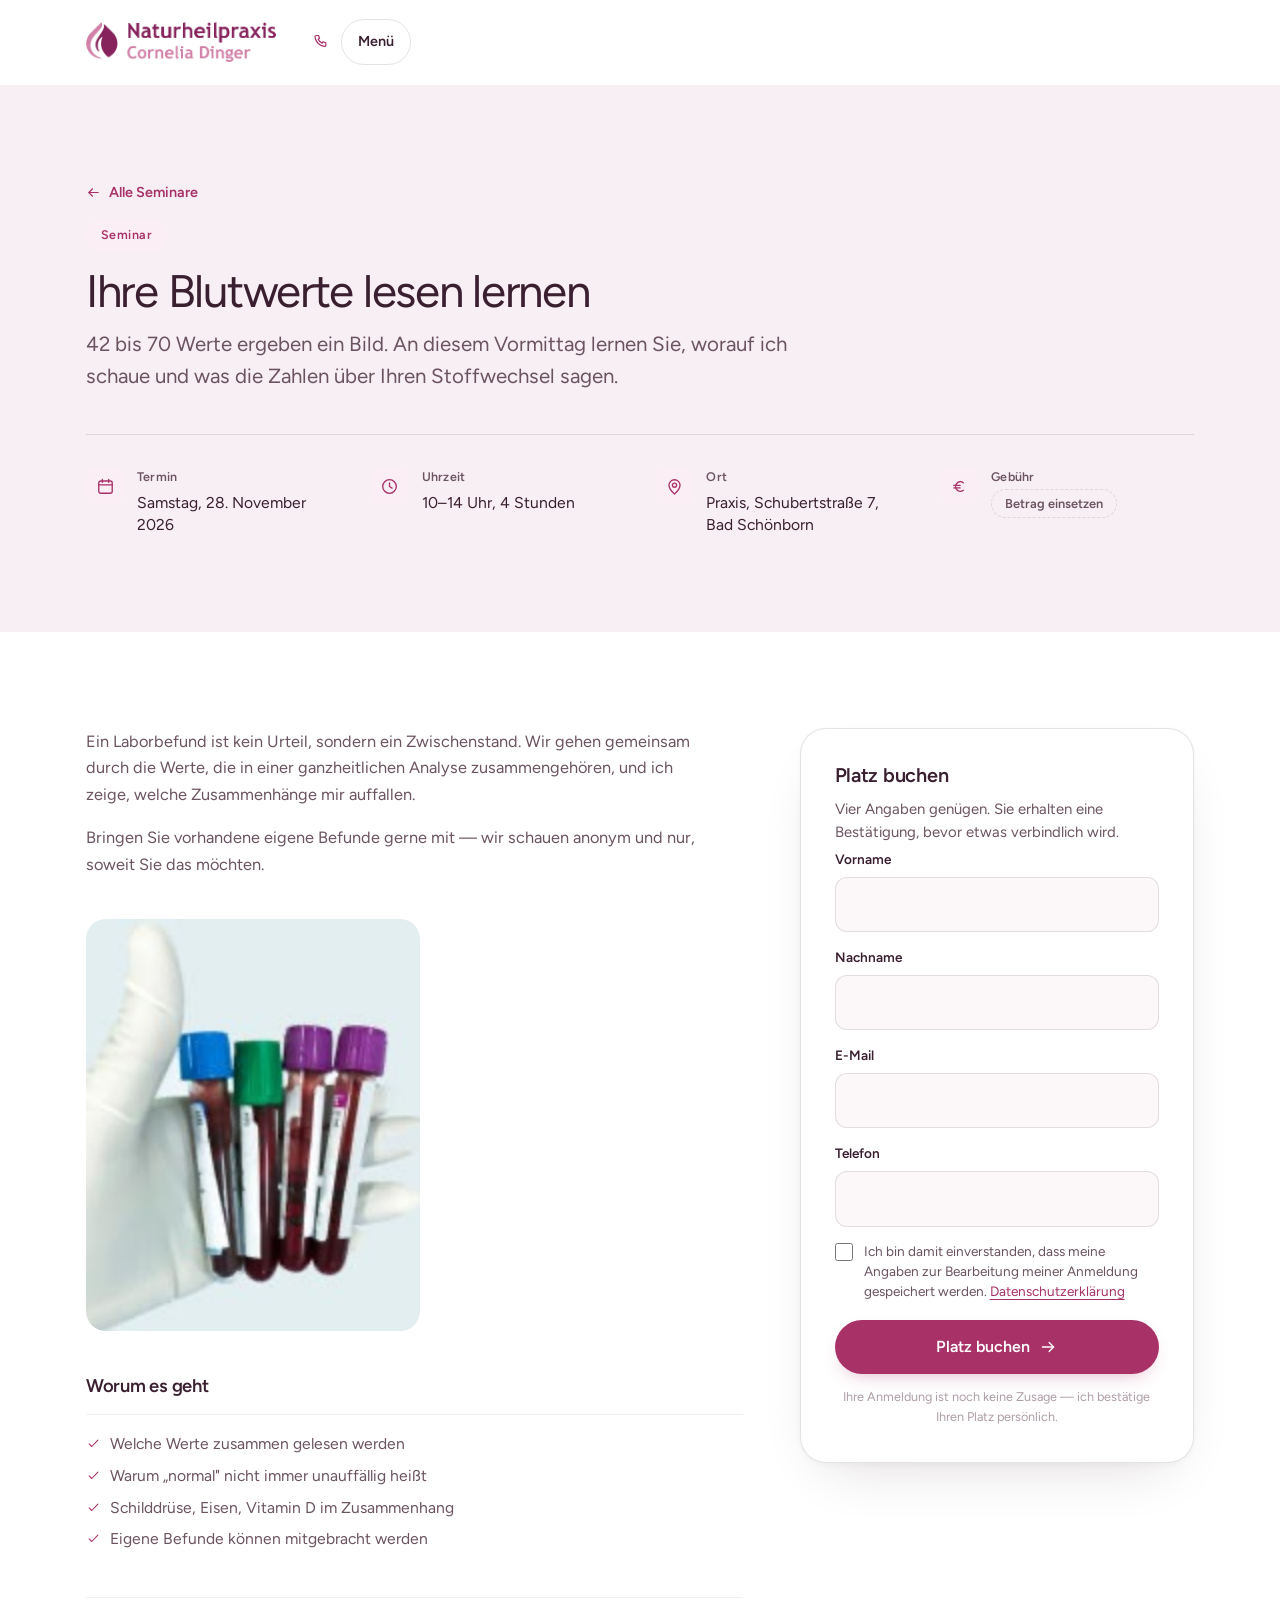
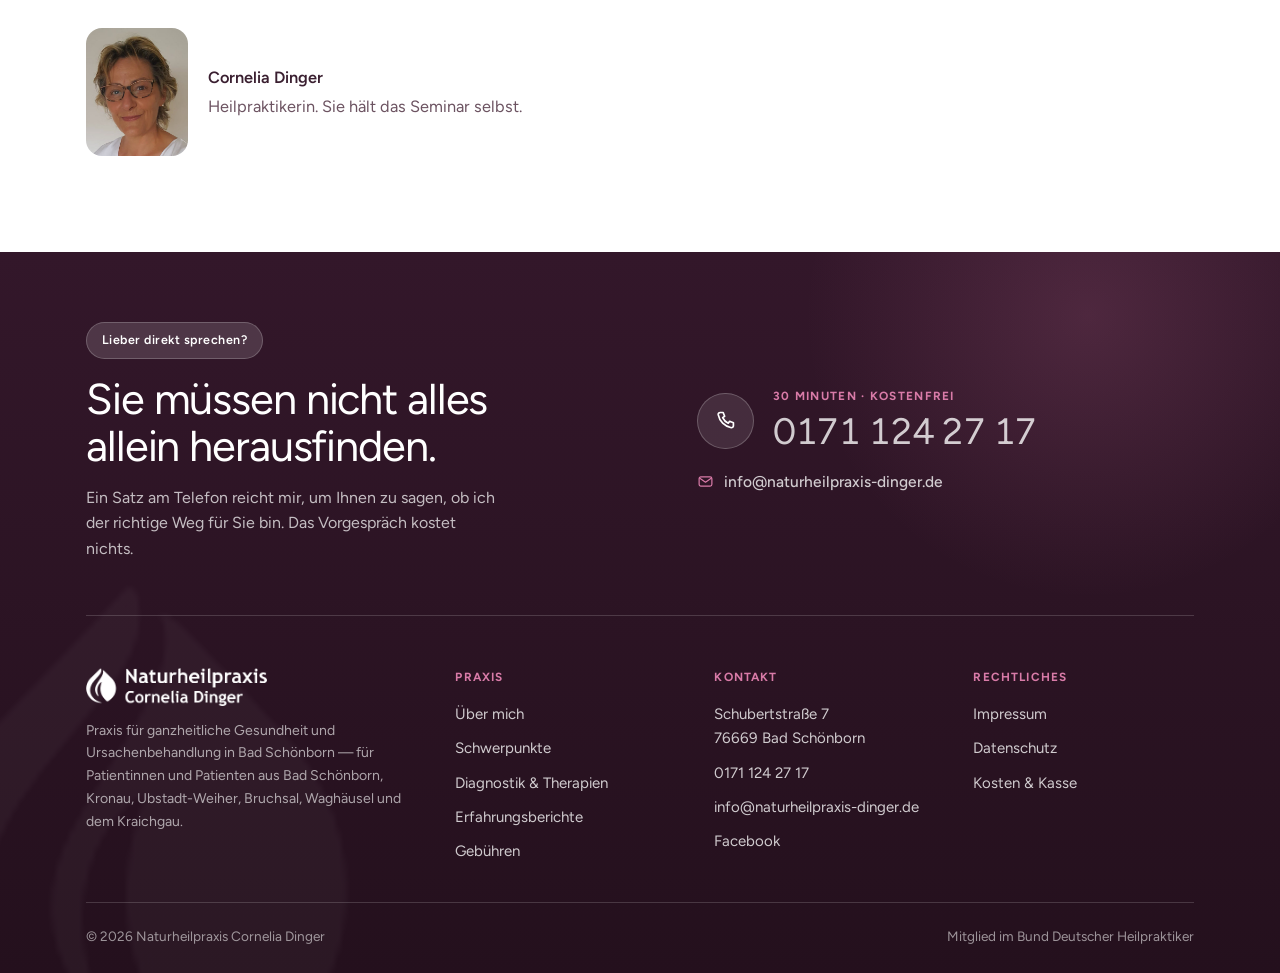
==== seminar-blutwerte.htm @ a00037e8 "Seminars: hero on the index, stacked name fields, sticky booking form - seminare.htm opens like the " ====
<!doctype html>
<html lang="de">
<meta charset="utf-8">

<title>Blutwerte lesen lernen | Naturheilpraxis Cornelia Dinger</title>

<!-- Figtree is self-hosted. The Google Fonts CDN transmits the visitor's IP to
     Google on every page view, which LG München I (3 O 17493/20, 20 Jan 2022)
     held to be a GDPR violation without consent — not a risk worth carrying on
     a German practice site. Files are the same variable woff2 Google serves,
     under the SIL Open Font License; see assets/fonts/OFL.txt.
     crossorigin is required on a font preload even same-origin, because fonts
     are always fetched in CORS mode. -->
<link rel="preload" href="assets/fonts/figtree-latin.woff2" as="font" type="font/woff2" crossorigin>

<link rel="stylesheet" href="site.css">
<svg width="0" height="0" style="position:absolute" aria-hidden="true" focusable="false">
  <symbol id="i-check" viewBox="0 0 24 24"><path d="m5 12.6 4.2 4.2L19 6.6"/></symbol>
  <symbol id="i-phone" viewBox="0 0 24 24"><path d="M6.2 3.5h3l1.5 3.8-2 1.4a11.3 11.3 0 0 0 5.6 5.6l1.4-2 3.8 1.5v3a2 2 0 0 1-2.2 2A16.5 16.5 0 0 1 4.2 5.7a2 2 0 0 1 2-2.2Z"/></symbol>
  <symbol id="i-mail" viewBox="0 0 24 24"><rect x="3" y="5.5" width="18" height="13" rx="2.5"/><path d="m4 7.5 8 5.5 8-5.5"/></symbol>
  <symbol id="i-clock" viewBox="0 0 24 24"><circle cx="12" cy="12" r="8.6"/><path d="M12 7.4V12l3.2 2"/></symbol>
  <symbol id="i-pin" viewBox="0 0 24 24"><path d="M12 21.5s7-6.1 7-11a7 7 0 1 0-14 0c0 4.9 7 11 7 11Z"/><circle cx="12" cy="10.3" r="2.6"/></symbol>
  <symbol id="i-calendar" viewBox="0 0 24 24"><rect x="3.5" y="5" width="17" height="15.5" rx="2.5"/><path d="M3.5 10h17M8 3.2v3.4M16 3.2v3.4"/></symbol>
  <symbol id="i-euro" viewBox="0 0 24 24"><path d="M16.8 7.3a6 6 0 1 0 0 9.4"/><path d="M4.8 10.6h8M4.8 13.8h8"/></symbol>
  <symbol id="i-portrait" viewBox="0 0 24 24"><rect x="3.5" y="3.5" width="17" height="17" rx="3"/><circle cx="12" cy="10" r="2.9"/><path d="M6.6 19.2a5.6 5.6 0 0 1 10.8 0"/></symbol>
  <symbol id="i-arrow" viewBox="0 0 24 24"><path d="M4.5 12h15"/><path d="m13.5 6 6 6-6 6"/></symbol>
  <symbol id="i-lab" viewBox="0 0 24 24"><path d="M9 3h6M10 3v6.4L5.7 17a2.3 2.3 0 0 0 2 3.4h8.6a2.3 2.3 0 0 0 2-3.4L14 9.4V3"/><path d="M7.6 14.4h8.8"/></symbol>
  <symbol id="i-heart" viewBox="0 0 24 24"><path d="M12 20.4S3.8 15.4 3.8 9.9A4.6 4.6 0 0 1 12 7a4.6 4.6 0 0 1 8.2 2.9c0 5.5-8.2 10.5-8.2 10.5Z"/></symbol>
  <symbol id="i-arrow-ne" viewBox="0 0 24 24"><path d="M7 17 17 7"/><path d="M8.5 7H17v8.5"/></symbol>
  <symbol id="i-child" viewBox="0 0 24 24"><circle cx="12" cy="7" r="3.2"/><path d="M6.6 20.6c0-3.6 2.4-6.3 5.4-6.3s5.4 2.7 5.4 6.3"/></symbol>
  <symbol id="i-leaf" viewBox="0 0 24 24"><path d="M20 4c0 8.4-4.6 13.1-11 13.1-1.6 0-3-.3-4.2-.9C4.8 9.8 9.6 4.6 20 4Z"/><path d="M5 20c1.6-4.4 4.4-7.6 8.6-9.7"/></symbol>
  <symbol id="i-scale" viewBox="0 0 24 24"><circle cx="12" cy="12" r="8.6"/><path d="M12 12 8.6 8.2"/><path d="M12 3.4v1.6M20.6 12H19M12 20.6V19M3.4 12H5"/></symbol>
  <symbol id="i-droplet" viewBox="0 0 24 24"><path d="M12 2.6s6.6 7 6.6 11.6a6.6 6.6 0 0 1-13.2 0C5.4 9.6 12 2.6 12 2.6Z"/></symbol>
  <symbol id="i-shield" viewBox="0 0 24 24"><path d="M12 3l7 2.6v5.6c0 4.4-2.9 8-7 9.8-4.1-1.8-7-5.4-7-9.8V5.6L12 3Z"/></symbol>
  <symbol id="i-badge" viewBox="0 0 24 24"><circle cx="12" cy="9.5" r="5.8"/><path d="M8.4 14.3 7 21l5-2.4L17 21l-1.4-6.7"/></symbol>
</svg>

<header class="bar" id="bar">
  <div class="wrap bar__in">
    <a class="brand" href="#top" aria-label="Naturheilpraxis Cornelia Dinger — Startseite">
      <img src="assets/clean/logo.png" alt="Naturheilpraxis Cornelia Dinger" width="404" height="85">
    </a>
    <nav class="nav" aria-label="Hauptnavigation">
      <a href="#schwerpunkte">Schwerpunkte</a>
      <a href="#ablauf">Ablauf</a>
      <a href="#praxis">Über mich</a>
      <a href="#stimmen">Erfahrungen</a>
      <a href="seminare.htm">Seminare</a>
      <a href="#kosten">Kosten</a>
      <a href="#kontakt">Kontakt</a>
    </nav>
    <div class="bar__cta">
      <a class="bar__tel" href="tel:+491711242717"><svg class="ico"><use href="#i-phone"/></svg><span>0171 124 27 17</span></a>
      <a class="btn btn--primary btn--sm" href="#kontakt">Vorgespräch anfragen</a>
      <button class="burger" id="burger" aria-expanded="false" aria-controls="sheet">Menü</button>
    </div>
  </div>
</header>

<div class="sheet" id="sheet">
  <a href="#schwerpunkte">Schwerpunkte</a>
  <a href="#ablauf">Ablauf</a>
  <a href="#praxis">Über mich</a>
  <a href="#stimmen">Erfahrungen</a><a href="seminare.htm">Seminare</a>
  <a href="#kosten">Kosten &amp; Kasse</a>
  <a href="#kontakt">Kontakt &amp; Anfahrt</a>
</div>

<main>
  <section class="section tint-2 semhead">
    <div class="wrap stack" style="gap:14px">
      <a class="semback" href="seminare.htm"><svg class="ico"><use href="#i-arrow"/></svg>Alle Seminare</a>
      <span class="eyebrow">Seminar</span>
      <h1>Ihre Blutwerte lesen lernen</h1>
      <p class="lede">42 bis 70 Werte ergeben ein Bild. An diesem Vormittag lernen Sie, worauf ich schaue und was die Zahlen über Ihren Stoffwechsel sagen.</p>
      <dl class="semfacts">
        <div><span class="semfact__ico"><svg class="ico"><use href="#i-calendar"/></svg></span>
          <span class="semfact__t"><dt>Termin</dt><dd>Samstag, 28. November 2026</dd></span></div>
        <div><span class="semfact__ico"><svg class="ico"><use href="#i-clock"/></svg></span>
          <span class="semfact__t"><dt>Uhrzeit</dt><dd>10–14 Uhr, 4 Stunden</dd></span></div>
        <div><span class="semfact__ico"><svg class="ico"><use href="#i-pin"/></svg></span>
          <span class="semfact__t"><dt>Ort</dt><dd>Praxis, Schubertstraße 7, Bad Schönborn</dd></span></div>
        <div><span class="semfact__ico"><svg class="ico"><use href="#i-euro"/></svg></span>
          <span class="semfact__t"><dt>Gebühr</dt><dd><span class="price--slot">Betrag einsetzen</span></dd></span></div>
      </dl>
    </div>
  </section>

  <section class="section">
    <div class="wrap semdetail">
      <div class="semdetail__text">
          <p>Ein Laborbefund ist kein Urteil, sondern ein Zwischenstand. Wir gehen gemeinsam durch die Werte, die in einer ganzheitlichen Analyse zusammengehören, und ich zeige, welche Zusammenhänge mir auffallen.</p>
          <p>Bringen Sie vorhandene eigene Befunde gerne mit — wir schauen anonym und nur, soweit Sie das möchten.</p>
        <figure class="semshot" style="--shot:334px">
          <img src="assets/clean/1019.jpg" alt="Blutröhrchen für die ganzheitliche Laboranalyse" width="167" height="206" loading="lazy" decoding="async">
        </figure>
        <h3>Worum es geht</h3>
        <ul class="incl semincl">
            <li><svg class="ico"><use href="#i-check"/></svg>Welche Werte zusammen gelesen werden</li>
            <li><svg class="ico"><use href="#i-check"/></svg>Warum „normal" nicht immer unauffällig heißt</li>
            <li><svg class="ico"><use href="#i-check"/></svg>Schilddrüse, Eisen, Vitamin D im Zusammenhang</li>
            <li><svg class="ico"><use href="#i-check"/></svg>Eigene Befunde können mitgebracht werden</li>
        </ul>

        <div class="semteacher">
          <figure class="sem__portrait semportrait--inline">
            <img src="assets/clean/cornelia.jpg" alt="Cornelia Dinger, Heilpraktikerin" width="392" height="482" loading="lazy" decoding="async">
          </figure>
          <p class="semteacher__t"><b>Cornelia Dinger</b>Heilpraktikerin. Sie hält das Seminar selbst.</p>
        </div>
      </div>

      <form class="panel sembook" id="booking">
        <div class="fbody">
          <h3>Platz buchen</h3>
          <p class="sembook__lead">Vier Angaben genügen. Sie erhalten eine Bestätigung,
            bevor etwas verbindlich wird.</p>
          <div class="field"><label for="b-first">Vorname</label><input id="b-first" name="firstname" type="text" autocomplete="given-name" required></div>
          <div class="field"><label for="b-last">Nachname</label><input id="b-last" name="lastname" type="text" autocomplete="family-name" required></div>
          <div class="field"><label for="b-mail">E-Mail</label><input id="b-mail" name="email" type="email" autocomplete="email" required></div>
          <div class="field"><label for="b-tel">Telefon</label><input id="b-tel" name="tel" type="tel" autocomplete="tel" required></div>
          <label class="check">
            <input type="checkbox" name="consent" required>
            <span>Ich bin damit einverstanden, dass meine Angaben zur Bearbeitung meiner Anmeldung gespeichert werden. <a href="datenschutz.htm">Datenschutzerklärung</a></span>
          </label>
          <button class="btn btn--primary" type="submit" style="width:100%">Platz buchen <svg class="ico"><use href="#i-arrow"/></svg></button>
          <p class="appt__foot">Ihre Anmeldung ist noch keine Zusage — ich bestätige Ihren Platz persönlich.</p>
        </div>
        <div class="sent" role="status">
          <svg class="ico"><use href="#i-check"/></svg>
          <h3 style="font-size:1.3rem">Vielen Dank für Ihre Anmeldung.</h3>
          <p style="color:var(--body)">Ich melde mich persönlich bei Ihnen und bestätige Ihren Platz. Wenn es dringend ist, erreichen Sie mich unter <a href="tel:+491711242717">0171 124 27 17</a>.</p>
          <p class="appt__foot">Entwurf: im Livebetrieb an das Praxis-Postfach angebunden.</p>
        </div>
      </form>
    </div>
  </section>
</main>

<footer class="foot">
  <img class="foot__mark" src="assets/clean/mark.png" alt="" aria-hidden="true" width="560" height="580" loading="lazy" decoding="async">
  <div class="wrap">
    <div class="footcta">
      <div>
        <span class="eyebrow">Lieber direkt sprechen?</span>
        <h2>Sie müssen nicht alles<br>allein herausfinden.</h2>
        <p>Ein Satz am Telefon reicht mir, um Ihnen zu sagen, ob ich der richtige Weg für Sie bin. Das Vorgespräch kostet nichts.</p>
      </div>
      <div class="footcta__r">
        <a class="bigtel" href="tel:+491711242717">
          <span class="bigtel__ring"><svg class="ico"><use href="#i-phone"/></svg></span>
          <span class="bigtel__t">
            <small>30 Minuten · kostenfrei</small>
            <b>0171 124 27 17</b>
          </span>
        </a>
        <a class="footmail" href="mailto:info@naturheilpraxis-dinger.de">
          <svg class="ico"><use href="#i-mail"/></svg> info@naturheilpraxis-dinger.de
        </a>
      </div>
    </div>

    <div class="foot__grid">
      <div>
        <img class="foot__logo" src="assets/clean/logo.png" alt="Naturheilpraxis Cornelia Dinger" width="404" height="85">
        <p class="foot__note">Praxis für ganzheitliche Gesundheit und Ursachenbehandlung in Bad Schönborn — für Patientinnen und Patienten aus Bad Schönborn, Kronau, Ubstadt-Weiher, Bruchsal, Waghäusel und dem Kraichgau.</p>
      </div>
      <div>
        <h4>Praxis</h4>
        <ul>
          <li><a href="praxis.htm">Über mich</a></li>
          <li><a href="#schwerpunkte">Schwerpunkte</a></li>
          <li><a href="#methoden">Diagnostik &amp; Therapien</a></li>
          <li><a href="patientenstimmen.htm">Erfahrungsberichte</a></li>
          <li><a href="gebuehren.htm">Gebühren</a></li>
        </ul>
      </div>
      <div>
        <h4>Kontakt</h4>
        <ul>
          <li>Schubertstraße 7<br>76669 Bad Schönborn</li>
          <li><a href="tel:+491711242717">0171 124 27 17</a></li>
          <li><a href="mailto:info@naturheilpraxis-dinger.de">info@naturheilpraxis-dinger.de</a></li>
          <li><a href="https://de-de.facebook.com/pg/NaturheilpraxisDinger" target="_blank" rel="noopener">Facebook</a></li>
        </ul>
      </div>
      <div>
        <h4>Rechtliches</h4>
        <ul>
          <li><a href="impressum.htm">Impressum</a></li>
          <li><a href="datenschutz.htm">Datenschutz</a></li>
          <li><a href="#kosten">Kosten &amp; Kasse</a></li>
        </ul>
      </div>
    </div>
    <div class="foot__bar">
      <span>© 2026 Naturheilpraxis Cornelia Dinger</span>
      <span>Mitglied im Bund Deutscher Heilpraktiker</span>
    </div>
  </div>
</footer>

<script>
(function(){
  var bar = document.getElementById('bar');
  var cue = document.getElementById('scrollcue');
  var onScroll = function(){
    bar.classList.toggle('is-stuck', window.scrollY > 8);
    if (cue) cue.classList.toggle('is-gone', window.scrollY > 90);
  };
  onScroll(); window.addEventListener('scroll', onScroll, {passive:true});

  var burger = document.getElementById('burger'), sheet = document.getElementById('sheet');
  burger.addEventListener('click', function(){
    var open = sheet.hasAttribute('open');
    if (open) sheet.removeAttribute('open'); else sheet.setAttribute('open','');
    burger.setAttribute('aria-expanded', String(!open));
    burger.textContent = open ? 'Menü' : 'Schließen';
    document.body.style.overflow = open ? '' : 'hidden';
  });
  sheet.addEventListener('click', function(e){
    if (e.target.tagName === 'A') {
      sheet.removeAttribute('open');
      burger.setAttribute('aria-expanded','false');
      burger.textContent = 'Menü';
      document.body.style.overflow = '';
    }
  });

  document.addEventListener('click', function(e){
    var a = e.target.closest('a[href^="#"]');
    if (!a) return;
    var id = a.getAttribute('href');
    if (id === '#' || id.length < 2) return;
    var t = document.querySelector(id);
    if (!t) return;
    e.preventDefault();
    window.scrollTo({top: t.getBoundingClientRect().top + window.scrollY - 96, behavior:'smooth'});
  });

  // Services slider: arrows page by one card. Native smooth scrolling runs on
  // the compositor and cooperates with scroll-snap; driving scrollLeft frame by
  // frame instead makes the snap engine re-snap mid-animation, which stutters.
  var sl = document.getElementById('slider');
  if (sl) {
    var prev = document.getElementById('sprev'), next = document.getElementById('snext');
    var step = function(){
      var card = sl.querySelector('.scard');
      var gap = parseFloat(getComputedStyle(sl).columnGap) || 0;
      return card ? card.getBoundingClientRect().width + gap : sl.clientWidth * 0.8;
    };
    var ease = function(){
      return matchMedia('(prefers-reduced-motion: reduce)').matches ? 'auto' : 'smooth';
    };
    var sync = function(){
      prev.disabled = sl.scrollLeft <= 2;
      next.disabled = sl.scrollLeft >= sl.scrollWidth - sl.clientWidth - 2;
    };
    prev.addEventListener('click', function(){ sl.scrollBy({left:-step(), behavior:ease()}); });
    next.addEventListener('click', function(){ sl.scrollBy({left: step(), behavior:ease()}); });
    sl.addEventListener('scroll', sync, {passive:true});
    addEventListener('resize', sync);
    sync();
  }

  // Voice wall: the cards sit inside the 90svh sticky stage (so overflow:hidden
  // on it really clips them) and are moved by scroll position instead of flow.
  // The runway height is set from the measured travel, so it scrolls ~1:1.
  var vw = document.getElementById('vwall');
  var vwCards = document.getElementById('vwcards');
  if (vw && vwCards) {
    var vwStage = vw.querySelector('.vwall__stage');
    var vwLeft  = vw.querySelector('.vwall__l');
    var stageH = 0, travel = 0, ticking = false;

    var pinned = function(){ return getComputedStyle(vwStage).position === 'sticky'; };

    var measure = function(){
      if (!pinned()) {                       // mobile: hand it back to the browser
        vw.style.height = '';
        vwCards.style.transform = '';
        stageH = travel = 0;
        return;
      }
      vwCards.style.transform = '';          // measure at rest
      stageH = vwStage.offsetHeight;

      // Stop when the last card's bottom is level with the bottom of the
      // headline block, not when the column has cleared the window. The
      // headline is vertically centred, so this is measured, not assumed.
      var endOffset = vwLeft.getBoundingClientRect().bottom - vwStage.getBoundingClientRect().top;
      travel = vwCards.offsetHeight + stageH - endOffset;
      if (travel < 1) travel = vwCards.offsetHeight;   // guard: very short column

      vw.style.height = (stageH + travel) + 'px';
      draw();
    };

    var draw = function(){
      ticking = false;
      if (!travel) return;
      var p = -vw.getBoundingClientRect().top / travel;
      p = p < 0 ? 0 : p > 1 ? 1 : p;
      vwCards.style.transform = 'translate3d(0,' + (stageH - p * travel) + 'px,0)';
    };

    var onScroll = function(){ if (!ticking) { ticking = true; requestAnimationFrame(draw); } };
    addEventListener('scroll', onScroll, {passive:true});
    addEventListener('resize', measure);
    if (document.fonts && document.fonts.ready) document.fonts.ready.then(measure);
    measure();
  }

  // Contact form: validate required fields, then swap to the thank-you panel.
  // Same handler serves the seminar booking form on the seminar pages.
  [['form',['f-name','f-mail']],['booking',['b-first','b-last','b-mail','b-tel']]].forEach(function(pair){
    var el = document.getElementById(pair[0]);
    if (!el) return;
    el.addEventListener('submit', function(e){
      e.preventDefault();
      var missing = false;
      pair[1].forEach(function(id){
        var f = document.getElementById(id);
        if (f && !f.value.trim()) { f.style.borderColor = 'var(--accent)'; missing = true; }
      });
      var c = el.querySelector('input[name="consent"]');
      if (c && !c.checked) { missing = true; c.focus(); }
      if (missing) return;
      el.classList.add('is-sent');
      el.scrollIntoView({behavior:'smooth', block:'center'});
    });
  });

  // Statement: types itself in word by word the first time it is scrolled to.
  // The split happens here rather than in the markup so the sentence stays
  // plain text — if this never runs, it is simply there, unanimated. Recursing
  // into elements keeps <em>woher</em> and its accent colour intact.
  var st = document.querySelector('.statement');
  if (st && 'IntersectionObserver' in window &&
      !matchMedia('(prefers-reduced-motion: reduce)').matches) {
    var n = 0;
    var split = function(node){
      [].slice.call(node.childNodes).forEach(function(kid){
        if (kid.nodeType === 3) {
          var frag = document.createDocumentFragment();
          kid.nodeValue.split(/(\s+)/).forEach(function(part){
            if (!part) return;
            if (/^\s+$/.test(part)) { frag.appendChild(document.createTextNode(part)); return; }
            var w = document.createElement('span');
            w.className = 'w';
            w.textContent = part;
            w.style.animationDelay = (n++ * 45) + 'ms';
            frag.appendChild(w);
          });
          node.replaceChild(frag, kid);
        } else if (kid.nodeType === 1) {
          split(kid);
        }
      });
    };
    split(st);
    st.classList.add('is-armed');
    // Fires ~180px before the statement reaches the viewport, so the armed
    // (hidden) state is never on screen and the cascade reads from its start.
    var stIO = new IntersectionObserver(function(es){
      if (!es[0].isIntersecting) return;
      st.classList.add('is-typing');
      stIO.disconnect();
    }, {rootMargin: '0px 0px 180px 0px'});
    stIO.observe(st);
  }


  // The timeline draws itself as it is scrolled to: each era's node appears and
  // its segment of the spine draws down toward the next. Arming happens here
  // rather than in the markup so that without this script — or under reduced
  // motion — the timeline is simply present and fully drawn.
  var pathEl = document.querySelector('.path');
  if (pathEl && 'IntersectionObserver' in window &&
      !matchMedia('(prefers-reduced-motion: reduce)').matches) {
    pathEl.classList.add('path--armed');
    var pathIO = new IntersectionObserver(function(entries){
      entries.forEach(function(en){
        if (!en.isIntersecting) return;
        en.target.classList.add('is-in');
        pathIO.unobserve(en.target);          // one-shot per era
      });
    }, {rootMargin: '0px 0px -15% 0px'});
    [].slice.call(pathEl.querySelectorAll('.path__era')).forEach(function(era){
      pathIO.observe(era);
    });
  }


  // A 15s looping background is exactly what prefers-reduced-motion is for, and
  // CSS cannot pause a video — so it is paused here and left showing a still
  // frame instead.
  var heroVid = document.querySelector('.hero__vid');
  if (heroVid && matchMedia('(prefers-reduced-motion: reduce)').matches) {
    heroVid.autoplay = false;
    heroVid.removeAttribute('autoplay');
    heroVid.pause();
    try { heroVid.currentTime = 0; } catch (e) {}
  }

})();
</script>
---- site.css ----
/* ==========================================================================
   Naturheilpraxis Cornelia Dinger — shared stylesheet.

   This lives at the project root, NOT in assets/, on purpose: relative URLs in
   a stylesheet resolve against the stylesheet's own location, so keeping it
   here means the font paths below keep working untouched. (Do not write a
   literal url followed by an assets path in prose here — build-inline.py reads
   these as real references and will go looking for the file.)

   It was inline in index.html until the site gained more than one page. Four
   pages cannot each carry their own copy of the tokens — one change would mean
   four edits and guaranteed drift.
   ========================================================================== */
/* ==========================================================================
   FONT — Figtree, self-hosted, variable (300-900) so five used weights and one
   italic come from two files instead of six. unicode-range keeps latin-ext off
   the wire unless a character needs it; German umlauts and the typographic
   quotes and dashes this page uses all sit inside the latin subset.
   ========================================================================== */
@font-face{
  font-family:'Figtree';font-style:normal;font-weight:300 900;font-display:swap;
  src:url(assets/fonts/figtree-latin.woff2) format('woff2');
  unicode-range:U+0000-00FF,U+0131,U+0152-0153,U+02BB-02BC,U+02C6,U+02DA,U+02DC,U+0304,U+0308,U+0329,U+2000-206F,U+20AC,U+2122,U+2191,U+2193,U+2212,U+2215,U+FEFF,U+FFFD;
}
@font-face{
  font-family:'Figtree';font-style:normal;font-weight:300 900;font-display:swap;
  src:url(assets/fonts/figtree-latin-ext.woff2) format('woff2');
  unicode-range:U+0100-02BA,U+02BD-02C5,U+02C7-02CC,U+02CE-02D7,U+02DD-02FF,U+0304,U+0308,U+0329,U+1D00-1DBF,U+1E00-1E9F,U+1EF2-1EFF,U+2020,U+20A0-20AB,U+20AD-20C0,U+2113,U+2C60-2C7F,U+A720-A7FF;
}
@font-face{
  font-family:'Figtree';font-style:italic;font-weight:300 900;font-display:swap;
  src:url(assets/fonts/figtree-italic-latin.woff2) format('woff2');
  unicode-range:U+0000-00FF,U+0131,U+0152-0153,U+02BB-02BC,U+02C6,U+02DA,U+02DC,U+0304,U+0308,U+0329,U+2000-206F,U+20AC,U+2122,U+2191,U+2193,U+2212,U+2215,U+FEFF,U+FFFD;
}
@font-face{
  font-family:'Figtree';font-style:italic;font-weight:300 900;font-display:swap;
  src:url(assets/fonts/figtree-italic-latin-ext.woff2) format('woff2');
  unicode-range:U+0100-02BA,U+02BD-02C5,U+02C7-02CC,U+02CE-02D7,U+02DD-02FF,U+0304,U+0308,U+0329,U+1D00-1DBF,U+1E00-1E9F,U+1EF2-1EFF,U+2020,U+20A0-20AB,U+20AD-20C0,U+2113,U+2C60-2C7F,U+A720-A7FF;
}

/* ==========================================================================
   TOKENS
   Everything below is derived from one hue. --ink is a deep plum, never
   near-black; every wash and hairline is that plum at low alpha, which is
   what holds the page together as a single light system.
   ========================================================================== */
:root{
  --canvas:#FFFFFF;
  --wash-1:#FCF8FA;                      /* plum @ ~2% */
  --wash-2:#F7EFF3;                      /* plum @ ~5% */
  --wash-3:#F1E3EB;                      /* plum @ ~9% */
  --hairline:rgba(58,31,48,.13);
  --hairline-soft:rgba(58,31,48,.07);

  --ink:#3A1F30;                          /* deep plum — the "navy" role */
  --body:#6C5361;
  --muted:#93808B;
  --faint:#AE9CA6;

  --accent:#A83168;                       /* primary voltage: CTAs, links */
  --accent-hover:#8E2455;
  --accent-wash:#FBEFF5;
  --bright:#D97BA8;                       /* second accent, from the logo */
  --on-accent:#FFFFFF;

  --r-sm:12px; --r-md:16px; --r-lg:20px; --r-xl:26px; --r-pill:999px;

  --shadow-card:0 1px 2px rgba(58,31,48,.03), 0 10px 30px -16px rgba(58,31,48,.13);
  --shadow-panel:0 2px 6px rgba(58,31,48,.04), 0 24px 56px -28px rgba(58,31,48,.20);
  --shadow-cta:0 8px 20px -10px rgba(168,49,104,.45);

  --measure:1200px;
  --gutter:clamp(20px,5vw,46px);
  --sect:clamp(62px,7.5vw,112px);

  --f:"Figtree","Helvetica Neue",Arial,sans-serif;

  /* Built-in easings are too weak to read as intentional. */
  --ease-out:cubic-bezier(.23,1,.32,1);
  --ease-in-out:cubic-bezier(.77,0,.175,1);

  color-scheme:light;
  interpolate-size:allow-keywords;   /* lets the FAQ animate to height:auto */   /* light-only by design — no dark variant */
}
/* ==========================================================================
   BASE — big sizes, light weights, generous leading
   ========================================================================== */
*,*::before,*::after{box-sizing:border-box}
body{
  margin:0;background:var(--canvas);color:var(--ink);
  font-family:var(--f);font-size:17px;font-weight:400;line-height:1.62;
  -webkit-font-smoothing:antialiased;
  /* clip, not hidden: hidden makes body a scroll container, which disables
     position:sticky in its descendants. clip suppresses overflow without one. */
  overflow-x:clip;
}
h1,h2,h3,h4{margin:0;text-wrap:balance;font-family:var(--f)}
h1{font-size:clamp(2.55rem,5.6vw,4.25rem);font-weight:400;line-height:1.03;letter-spacing:-.032em}
h2{font-size:clamp(1.85rem,3.5vw,2.7rem);font-weight:400;line-height:1.1;letter-spacing:-.026em}
h3{font-size:1.3rem;font-weight:600;line-height:1.28;letter-spacing:-.014em}
p{margin:0}
a{color:var(--accent);text-decoration-thickness:1px;text-underline-offset:3px}
img{max-width:100%;display:block}
:focus-visible{outline:2.5px solid var(--accent);outline-offset:3px;border-radius:6px}

.wrap{max-width:var(--measure);margin-inline:auto;padding-inline:var(--gutter)}
.section{padding-block:var(--sect)}
.tint{background:var(--wash-1)}
.tint-2{background:var(--wash-2)}
.stack{display:flex;flex-direction:column}
.lede{font-size:clamp(1.08rem,1.6vw,1.3rem);font-weight:400;color:var(--body);max-width:56ch;line-height:1.55}

.eyebrow{
  display:inline-flex;align-items:center;align-self:flex-start;
  font-size:.78rem;font-weight:600;letter-spacing:.04em;color:var(--accent);
  background:var(--accent-wash);border-radius:var(--r-pill);padding:7px 15px;
}
.ico{width:1em;height:1em;flex:none;fill:none;stroke:currentColor;stroke-width:1.7;stroke-linecap:round;stroke-linejoin:round}

.btn{
  display:inline-flex;align-items:center;justify-content:center;gap:9px;
  font-family:var(--f);font-size:1rem;font-weight:600;line-height:1;
  padding:17px 28px;border-radius:var(--r-pill);border:1.5px solid transparent;
  cursor:pointer;text-decoration:none;
  transition:transform .16s var(--ease-out),background .16s var(--ease-out),
             box-shadow .16s var(--ease-out),border-color .16s var(--ease-out);
}
.btn--primary{background:var(--accent);color:var(--on-accent);box-shadow:var(--shadow-cta)}
.btn--ghost{background:var(--canvas);color:var(--ink);border-color:var(--hairline)}
@media (hover:hover) and (pointer:fine){
  .btn--primary:hover{background:var(--accent-hover);transform:translateY(-2px)}
  .btn--ghost:hover{border-color:var(--accent);color:var(--accent);transform:translateY(-2px)}
}
/* after the hover rules so a press always wins over a hover lift */
.btn:active{transform:scale(.97)}
.btn--sm{padding:12px 21px;font-size:.93rem}
.btn .ico{width:18px;height:18px}

/* ==========================================================================
   HEADER
   ========================================================================== */
.bar{
  position:sticky;top:0;z-index:60;background:transparent;
  border-bottom:1px solid transparent;
  transition:background .3s var(--ease-out),border-color .3s var(--ease-out);
}
.bar.is-stuck{
  background:color-mix(in srgb,var(--canvas) 88%,transparent);
  backdrop-filter:saturate(160%) blur(16px);
  border-bottom-color:var(--hairline-soft);
}
/* Over a dark hero the header is transparent with white marks — but only
   where such a hero exists. The seminar detail pages open on a light band, and
   these rules left their nav white on white until the first scroll. */
html:has(.hero,.semhero) .bar:not(.is-stuck) .brand img{filter:brightness(0) invert(1)}
html:has(.hero,.semhero) .bar:not(.is-stuck) .nav a{color:rgba(255,255,255,.88)}
html:has(.hero,.semhero) .bar:not(.is-stuck) .nav a:hover{color:#fff;border-bottom-color:#fff}
html:has(.hero,.semhero) .bar:not(.is-stuck) .bar__tel,html:has(.hero,.semhero) .bar:not(.is-stuck) .bar__tel .ico{color:#fff}
html:has(.hero,.semhero) .bar:not(.is-stuck) .btn--primary{background:#fff;color:var(--accent);box-shadow:none}
html:has(.hero,.semhero) .bar:not(.is-stuck) .btn--primary:hover{background:var(--wash-2)}
html:has(.hero,.semhero) .bar:not(.is-stuck) .burger{border-color:rgba(255,255,255,.45);color:#fff}
.bar__in{display:flex;align-items:center;gap:clamp(14px,3vw,36px);height:84px}
.brand{flex:none;display:block}
.brand img{height:40px;width:auto}
.nav{display:flex;gap:clamp(10px,1.7vw,28px);margin-left:auto}
.nav a{
  color:var(--body);text-decoration:none;font-size:.96rem;font-weight:500;white-space:nowrap;
  padding:8px 0;border-bottom:2px solid transparent;transition:color .16s var(--ease-out),border-color .16s var(--ease-out);
}
.nav a:hover{color:var(--accent);border-bottom-color:var(--accent)}
.bar__cta{display:flex;align-items:center;gap:12px;flex:none}
.bar__tel{display:inline-flex;align-items:center;gap:7px;font-weight:600;font-size:.95rem;color:var(--ink);text-decoration:none;white-space:nowrap}
.bar__tel .ico{width:17px;height:17px;color:var(--accent)}
.burger{display:none;background:none;border:1.5px solid var(--hairline);border-radius:var(--r-pill);padding:10px 16px;color:var(--ink);font:inherit;font-size:.9rem;font-weight:600;cursor:pointer;align-items:center}
.sheet{display:none}
.sheet[open]{display:block;position:fixed;inset:84px 0 0;z-index:55;background:var(--canvas);padding:22px var(--gutter) 40px;overflow-y:auto}
.sheet a{display:block;padding:16px 0;border-bottom:1px solid var(--hairline-soft);color:var(--ink);text-decoration:none;font-size:1.2rem;font-weight:500}

/* ==========================================================================
   HERO — full-bleed photograph, plum gradient veil, booking card on the right
   (Clireo's hero composition, remapped to the practice's own hue)
   ========================================================================== */
.hero{
  position:relative;isolation:isolate;overflow:hidden;display:flex;align-items:center;
  min-height:100vh;
  min-height:100svh;                   /* svh: no jump when mobile chrome hides */
  margin-top:-84px;padding-top:84px;   /* sit underneath the transparent header */
  padding-bottom:clamp(96px,11vh,132px);   /* room for the scroll cue */
}
.hero__bg{position:absolute;inset:0;z-index:-2}
/* PLACEHOLDER FOOTAGE — a watermarked iStock comp, in for the client
   presentation only. It is 768x432, so a full-bleed hero upscales it about 2x;
   the veil above carries enough density to hide most of that, but a licensed
   1920px file is a straight filename swap here. Excluded from git for the same
   reason as the other iStock derivatives — see .gitignore.

   muted + playsinline are what make autoplay permitted at all; the poster is
   the video's own first frame, so there is no cross-fade between two different
   images on first paint. Reduced motion is handled in JS, since CSS cannot
   pause a video. */
.hero__bg img,
.hero__vid{width:100%;height:100%;object-fit:cover;object-position:56% 34%;display:block}
.hero__veil{
  position:absolute;inset:0;z-index:-1;
  background:
    linear-gradient(97deg,
      rgba(44,18,32,.90)  0%,
      rgba(74,25,52,.76) 22%,
      rgba(123,34,85,.44) 42%,
      rgba(140,44,96,.12) 60%,
      rgba(140,44,96,0)   76%),
    linear-gradient(to top, rgba(44,18,32,.38) 0%, rgba(44,18,32,0) 40%),
    /* keeps the white nav legible where the header crosses the bright side */
    linear-gradient(to bottom, rgba(44,18,32,.5) 0, rgba(44,18,32,.18) 90px, rgba(44,18,32,0) 150px);
}
.hero__in{position:relative;z-index:1;width:100%}
.hero__copy{display:flex;flex-direction:column;gap:24px;align-items:flex-start;max-width:780px}
.hero h1{color:#fff;font-size:clamp(2.9rem,6.5vw,5.4rem);font-weight:500;letter-spacing:-.038em;line-height:.98}

/* One word carries an inked underline. Not a colour swap on the word itself —
   recolouring a single word in a headline is the commonest tell of a generated
   page — but a drawn stroke under it, bowed the way a hand bows a pen, in the
   pink already inside the logo (--bright is the system's second accent, kept
   for exactly this kind of small highlight).

   preserveAspectRatio="none" lets the path stretch to whatever the word
   measures. The stroke stays in user units so the dash maths and the path share
   one coordinate space — see the note on the path rule below.

   The resting value is drawn (dashoffset 0) and the animation fills backwards
   into the hidden state — so if it never runs, the underline is simply there
   rather than stranded invisible. */
.mark{position:relative;display:inline-block}
.mark__line{
  position:absolute;left:-.5%;bottom:-.2em;
  width:101%;height:.2em;overflow:visible;pointer-events:none;
}
.mark__line path{
  fill:none;stroke:var(--bright);stroke-linecap:round;
  /* User units, not px, and no vector-effect: non-scaling-stroke measures the
     dash pattern in SCREEN pixels, so a 100-unit dasharray became 100px against
     a ~292px stroke and drew it as two dashes with a gap. In user units the
     path is ~97 long, so 100 is one continuous dash. Thickness then scales with
     the SVG box (.2em tall), which tracks the headline for free: ~6px at
     desktop, ~3px at mobile. */
  stroke-width:4.2;
  stroke-dasharray:100;stroke-dashoffset:0;
  /* --ease-in-out, not --ease-out: a strong ease-out puts 96% of the draw in
     the first half, which reads as a snap rather than a stroke. This is
     movement across the screen, so it wants the symmetric curve. */
  animation:markdraw .8s var(--ease-in-out) .5s backwards;
}
@keyframes markdraw{from{stroke-dashoffset:100}}
.hero .lede{color:rgba(255,255,255,.9);max-width:34ch;font-size:clamp(1rem,1.45vw,1.125rem)}
.hero .eyebrow{
  color:#fff;background:rgba(255,255,255,.16);backdrop-filter:blur(6px);
  border:1px solid rgba(255,255,255,.22);
}
.hero__actions{display:flex;flex-wrap:wrap;gap:12px;align-items:center}
.hero .btn--primary{background:#fff;color:var(--accent);box-shadow:0 10px 26px -12px rgba(30,10,20,.55)}
.hero .btn--primary:hover{background:var(--wash-2)}
.hero .btn--ghost{background:rgba(255,255,255,.12);border-color:rgba(255,255,255,.4);color:#fff;backdrop-filter:blur(6px)}
.hero .btn--ghost:hover{background:#fff;color:var(--accent);border-color:#fff}

/* the one hard number, bottom-left, the way Clireo anchors its 4.8 rating */
.hero__stat{display:flex;align-items:center;gap:16px;margin-top:6px}
.hero__stat-n{font-size:clamp(2.6rem,4.4vw,3.6rem);font-weight:300;color:#fff;letter-spacing:-.04em;line-height:1;font-variant-numeric:tabular-nums}
.hero__stat-t{font-size:.92rem;color:rgba(255,255,255,.84);line-height:1.4;max-width:22ch;border-left:1px solid rgba(255,255,255,.3);padding-left:16px}

/* Scroll cue: a droplet falling down a hairline — the logo mark is a water
   drop, so the motion belongs to this practice rather than being a generic
   bouncing chevron. It is a real link to the next section, not decoration. */
.scrollcue{
  position:absolute;left:50%;bottom:clamp(26px,3.6vh,44px);transform:translateX(-50%);
  z-index:2;display:flex;flex-direction:column;align-items:center;gap:11px;
  text-decoration:none;color:#fff;
  transition:opacity .45s var(--ease-out),transform .45s var(--ease-out);
}
.scrollcue__label{
  font-size:.7rem;font-weight:600;letter-spacing:.18em;text-transform:uppercase;
  color:rgba(255,255,255,.78);transition:color .2s var(--ease-out);
}
.scrollcue:hover .scrollcue__label{color:#fff}
.scrollcue__track{
  position:relative;width:1px;height:46px;
  background:linear-gradient(to bottom,rgba(255,255,255,.42),rgba(255,255,255,0));
}
.scrollcue__drop{
  position:absolute;left:50%;top:0;width:15px;height:15px;margin-left:-7.5px;
  color:#fff;fill:currentColor;stroke:none;
  animation:dropfall 2.1s cubic-bezier(.55,.05,.55,.95) infinite;
  filter:drop-shadow(0 1px 3px rgba(44,18,32,.5));
}
@keyframes dropfall{
   0%{transform:translateY(-4px) scale(.82);opacity:0}
  16%{transform:translateY(2px)  scale(1);   opacity:1}
  72%{opacity:1}
 100%{transform:translateY(34px) scale(.72); opacity:0}
}
.scrollcue.is-gone{opacity:0;transform:translateX(-50%) translateY(14px);pointer-events:none}

.pills{display:flex;flex-wrap:wrap;gap:9px}
.pill{
  display:inline-flex;align-items:center;gap:8px;font-size:.85rem;font-weight:500;color:var(--body);
  background:var(--canvas);border:1px solid var(--hairline);border-radius:var(--r-pill);padding:8px 15px;
}
.pill .ico{width:15px;height:15px;color:var(--accent)}
.hero .pill{background:rgba(255,255,255,.14);border-color:rgba(255,255,255,.24);color:#fff;backdrop-filter:blur(6px)}
.hero .pill .ico{color:#fff}

.appt__foot{font-size:.79rem;color:var(--faint);margin-top:13px;text-align:center}

/* ==========================================================================
   FORMS
   ========================================================================== */
.field{display:flex;flex-direction:column;gap:7px;margin-bottom:14px}
.field label{font-size:.85rem;font-weight:600;color:var(--ink)}
.field input,.field select,.field textarea{
  font:inherit;font-size:.97rem;color:var(--ink);background:var(--wash-1);
  border:1.5px solid var(--hairline);border-radius:var(--r-sm);padding:14px 15px;width:100%;
  transition:border-color .16s var(--ease-out),background .16s var(--ease-out),box-shadow .16s var(--ease-out);
}
.field textarea{min-height:104px;resize:vertical}
.field input:focus,.field select:focus,.field textarea:focus{
  border-color:var(--accent);background:var(--canvas);outline:none;
  box-shadow:0 0 0 3px var(--accent-wash);
}
.field input::placeholder,.field textarea::placeholder{color:var(--faint)}
.row2{display:grid;grid-template-columns:1fr 1fr;gap:14px}
.check{display:flex;gap:11px;align-items:flex-start;font-size:.85rem;color:var(--body);line-height:1.5;margin:6px 0 18px}
.check input{margin:2px 0 0;accent-color:var(--accent);width:18px;height:18px;flex:none}
.sent{display:none;flex-direction:column;gap:11px;padding:8px 0;text-align:center;align-items:center}
.sent .ico{width:38px;height:38px;color:var(--accent);background:var(--accent-wash);border-radius:50%;padding:9px;box-sizing:content-box}
.is-sent .fbody{display:none}
.is-sent .sent{display:flex}

/* ==========================================================================
   STATEMENT — centred eyebrow, one large claim, one primary CTA, then fact cards
   ========================================================================== */
.center{display:flex;flex-direction:column;align-items:center;text-align:center}
.eyebrow--c{align-self:center}
.statement{
  font-size:clamp(1.7rem,3.5vw,2.95rem);font-weight:400;line-height:1.16;letter-spacing:-.03em;
  color:var(--ink);max-width:20em;margin-top:22px;
}
.statement em{font-style:normal;color:var(--accent)}

/* The statement types itself in, word by word, the first time it is scrolled
   to. Words are inline-block because a transform needs a block box; the spaces
   between them stay real text nodes, so wrapping and screen-reader reading are
   unchanged. The hidden state lives ONLY in the animation's backwards fill —
   never in a separate opacity:0 — so if the animation is cancelled for any
   reason the words are visible rather than stranded. Armed paused, then run,
   so the cascade cannot be caught half-finished on the way in. */
.statement .w{display:inline-block}
.statement.is-armed .w{
  animation:wordin .42s var(--ease-out) both;
  animation-play-state:paused;
}
.statement.is-armed.is-typing .w{animation-play-state:running}
@keyframes wordin{
  from{opacity:0;transform:translateY(.32em)}
  to{opacity:1;transform:none}
}
.afterline{display:flex;flex-wrap:wrap;align-items:center;justify-content:center;gap:clamp(18px,3vw,44px);margin-top:34px}

.facts{display:grid;grid-template-columns:repeat(3,1fr);gap:clamp(16px,2vw,26px);margin-top:clamp(40px,5vw,68px);width:100%}
.fact{
  position:relative;overflow:hidden;text-align:left;   /* the wrap is centred; cards are not */
  background:var(--canvas);border:1px solid var(--hairline);border-radius:var(--r-xl);
  padding:clamp(28px,3vw,38px);display:flex;flex-direction:column;min-height:308px;
  text-decoration:none;color:var(--ink);
  transition:transform .22s var(--ease-out),box-shadow .22s var(--ease-out),border-color .22s var(--ease-out);
}
/* a faint bloom in the top corner so a large white card is not a flat slab */
.fact::after{
  content:"";position:absolute;top:-42%;right:-26%;width:74%;aspect-ratio:1;pointer-events:none;
  background:radial-gradient(circle,var(--wash-3) 0%,rgba(241,227,235,0) 68%);
}
.fact > *{position:relative;z-index:1}
@media (hover:hover) and (pointer:fine){
  .fact:hover{transform:translateY(-4px);box-shadow:var(--shadow-panel);border-color:var(--bright)}
}
a.fact:active{transform:scale(.985)}
.fact__ico{width:46px;height:46px;color:var(--bright);stroke-width:1.4;fill:none;stroke:currentColor;stroke-linecap:round;stroke-linejoin:round}
.fact__n{
  margin-top:auto;padding-top:26px;
  font-size:clamp(2rem,3vw,2.7rem);font-weight:400;letter-spacing:-.036em;line-height:1.04;
  font-variant-numeric:tabular-nums;
}
.fact__l{font-weight:600;font-size:1.06rem;margin-top:12px;letter-spacing:-.008em}
.fact__d{font-size:.93rem;color:var(--muted);margin-top:9px;line-height:1.55;max-width:30ch}

/* The free consultation is the offer, so this one card carries the accent
   and is the only clickable card in the row. */
.fact--offer{background:var(--accent-wash);border-color:rgba(168,49,104,.2)}
.fact--offer::after{background:radial-gradient(circle,rgba(217,123,168,.22) 0%,rgba(217,123,168,0) 68%)}
.fact--offer .fact__ico,.fact--offer .fact__n{color:var(--accent)}
.fact--offer .fact__d{color:var(--body)}
.fact--offer:hover{border-color:var(--accent)}
.fact__go{margin-top:16px;font-size:.92rem;font-weight:700;color:var(--accent);display:inline-flex;align-items:center;gap:8px}
.fact__go .ico{width:15px;height:15px;transition:transform .2s var(--ease-out)}
.fact--offer:hover .fact__go .ico{transform:translateX(4px)}

/* ==========================================================================
   SYMPTOM LIST
   ========================================================================== */
.two{display:grid;grid-template-columns:.9fr 1.1fr;gap:clamp(28px,5vw,80px);align-items:start}
/* A recognition list, not a feature list: the visitor reads down it to find
   herself — "Ein Punkt genügt". So no cards and no check icons. A ✓ says
   "included" or "done", which is the wrong thing to say about someone's
   migraines; it is correct on the Diagnostik lists further down, and that is
   the difference. Each entry names the complaint, then says what we actually
   look at — process, not promised outcomes. Bracketed by a hairline top and
   bottom so it reads as one list, divided by softer ones between entries.

   The left column is sticky: the claim and the list she is checking herself
   against belong on screen together. top:96px is the same clearance the
   in-page anchor links already scroll to, so a stuck column and a jumped-to
   heading sit at the same height under the header. Sticky needs an ancestor
   that is not a scroll container — body is overflow-x:clip for exactly this
   reason; hidden there would silently kill it. */
.two--sticky{
  --split:.85fr 1.15fr;
  --split-gap:clamp(30px,7vw,120px);
  grid-template-columns:var(--split);gap:var(--split-gap);
}
/* Symptoms only: the claim needs room to set in two or three lines instead of
   four, so this pair runs 65/35. The About timeline keeps the default — its
   year column alone is 134px and would be starved at 35%. A narrower gap here
   too, or the 35% column pays for the whitespace twice. */
.two--wideleft{--split:65fr 35fr;--split-gap:clamp(28px,4.6vw,72px)}
/* About: an even split. The timeline carries a year gutter plus prose — the
   quote and the "heute" paragraph both live in it — so it needs as much of the
   row as the bio. The year gutter still runs narrower than the default: those
   pixels are worth more to the paragraph at the terminus than to the numeral. */
.two--even{--split:1fr 1fr;--split-gap:clamp(26px,3.4vw,56px)}
.two--even .path__era{grid-template-columns:clamp(72px,7.6vw,104px) 1fr}
.two--even .path__when{font-size:clamp(1.4rem,1.9vw,1.78rem);padding-right:clamp(16px,1.8vw,24px)}
.two--sticky > :first-child{position:sticky;top:96px}
/* No room to stick: stacked layout, or a viewport shorter than the column. */
@media (max-height:640px){.two--sticky > :first-child{position:static}}

.symptoms{margin:0;padding:0;list-style:none;border-block:1px solid var(--hairline)}
.symptoms li{
  padding:clamp(24px,2.6vw,34px) 0;
  border-bottom:1px solid var(--hairline-soft);
}
.symptoms li:last-child{border-bottom:0}
.symptoms h3{
  font-size:clamp(1.18rem,1.45vw,1.38rem);font-weight:600;
  letter-spacing:-.018em;line-height:1.25;color:var(--accent);
}
.symptoms p{margin-top:9px;font-size:.95rem;line-height:1.55;color:var(--body);max-width:52ch}
.after{margin-top:clamp(6px,1vw,14px);display:flex;flex-direction:column;gap:18px;align-items:flex-start}
.after p{color:var(--body);max-width:34ch}

/* ==========================================================================
   SERVICES — the one dark band on the page: image-filled cards in a
   scroll-snap slider, the way Clireo presents its treatments
   ========================================================================== */
.dark{
  --hairline:rgba(255,255,255,.16);
  background:linear-gradient(158deg,#3C1C2E 0%,#55223E 52%,#38192B 100%);
  color:#fff;
}
.dark h2{color:#fff}
.dark .eyebrow{color:#fff;background:rgba(255,255,255,.14);border:1px solid rgba(255,255,255,.2)}
.dark .lede{color:rgba(255,255,255,.76)}

/* The mask lives on a NON-scrolling wrapper. On the scroller itself the
   browser has to recomposite the mask every frame, which is what makes a
   masked slider stutter; here it is painted once and the cards move under it. */
.sliderwrap{
  --sidepad:max(var(--gutter),calc(50vw - var(--measure)/2 + var(--gutter)));
  --fade:min(clamp(24px,6vw,116px),var(--sidepad));
  margin-inline:calc(50% - 50vw);   /* break out of the centred measure */
  -webkit-mask-image:linear-gradient(90deg,transparent 0,#000 var(--fade),#000 calc(100% - var(--fade)),transparent 100%);
          mask-image:linear-gradient(90deg,transparent 0,#000 var(--fade),#000 calc(100% - var(--fade)),transparent 100%);
}
.slider{
  display:flex;gap:clamp(14px,1.7vw,22px);overflow-x:auto;
  scroll-snap-type:x proximity;
  scrollbar-width:none;-ms-overflow-style:none;
  padding:0 var(--sidepad) 4px;
  scroll-padding-inline:var(--sidepad);
  overscroll-behavior-x:contain;
}
.slider::-webkit-scrollbar{display:none}
.scard{
  position:relative;flex:0 0 clamp(252px,30%,344px);scroll-snap-align:start;
  aspect-ratio:5/6;border-radius:var(--r-xl);overflow:hidden;isolation:isolate;
  display:flex;flex-direction:column;justify-content:flex-end;
  padding:clamp(20px,2vw,26px);text-decoration:none;color:#fff;
  background:#2B1421;
  transition:transform .2s var(--ease-out);
}
.scard img{
  position:absolute;inset:0;width:100%;height:100%;object-fit:cover;z-index:-2;
  transition:transform .32s var(--ease-out);
}
.scard::before{
  content:"";position:absolute;inset:0;z-index:-1;
  background:linear-gradient(to top,
    rgba(30,11,20,.94) 0%, rgba(30,11,20,.72) 34%,
    rgba(38,15,26,.28) 64%, rgba(38,15,26,.06) 100%);
}
@media (hover:hover) and (pointer:fine){
  .scard:hover img{transform:scale(1.06)}
}
.scard:active{transform:scale(.985)}
.scard__ico{
  width:44px;height:44px;border-radius:13px;margin-bottom:auto;flex:none;
  background:rgba(255,255,255,.16);border:1px solid rgba(255,255,255,.22);
  backdrop-filter:blur(6px);display:grid;place-items:center;
}
.scard__ico .ico{width:21px;height:21px;color:#fff}
.scard h3{font-size:1.32rem;font-weight:600;letter-spacing:-.016em;margin-top:20px}
.scard p{font-size:.92rem;line-height:1.5;color:rgba(255,255,255,.82);margin-top:8px}
.scard__go{
  margin-top:14px;font-size:.87rem;font-weight:700;display:inline-flex;align-items:center;gap:7px;
  color:#fff;opacity:.85;
}
.scard__go .ico{width:15px;height:15px;transition:transform .2s var(--ease-out)}
.scard:hover .scard__go .ico{transform:translateX(4px)}

/* Heading row: title left, arrows hard right. The arrows must align to the
   centred --measure, so they live in the .wrap ABOVE the slider — .sliderwrap
   is full-bleed and would drag them out to the viewport edge. flex-end bottom-
   aligns the circles with the last heading line rather than floating them. */
.shead{
  display:flex;align-items:flex-end;justify-content:space-between;
  gap:clamp(20px,4vw,48px);margin-bottom:clamp(30px,3.6vw,44px);
}
.shead__t{flex:1 1 auto;min-width:0;gap:16px}
.sarrows{display:flex;gap:12px;flex:none}
.sarrow{
  width:46px;height:46px;border-radius:50%;border:1px solid rgba(255,255,255,.28);
  background:rgba(255,255,255,.1);color:#fff;cursor:pointer;display:grid;place-items:center;
  transition:background .18s var(--ease-out),opacity .18s var(--ease-out),transform .16s var(--ease-out);
}
@media (hover:hover) and (pointer:fine){
  .sarrow:hover:not(:disabled){background:#fff;color:var(--accent);transform:translateY(-2px)}
}
.sarrow:active:not(:disabled){transform:scale(.92)}
.sarrow:disabled{opacity:.3;cursor:default}
.sarrow .ico{width:19px;height:19px}
.sarrow--prev .ico{transform:rotate(180deg)}

.sfoot{
  display:flex;flex-wrap:wrap;align-items:center;gap:18px clamp(20px,4vw,48px);
  margin-top:clamp(30px,3.6vw,46px);padding-top:clamp(22px,2.6vw,30px);
  border-top:1px solid rgba(255,255,255,.16);
}
.sfoot p{font-size:1rem;color:rgba(255,255,255,.76);max-width:34ch}
.sfoot a{
  margin-left:auto;display:inline-flex;align-items:center;gap:11px;
  color:#fff;text-decoration:none;font-size:1.02rem;font-weight:600;
}
.sfoot a .sq{
  width:38px;height:38px;border-radius:12px;background:rgba(255,255,255,.14);
  border:1px solid rgba(255,255,255,.22);display:grid;place-items:center;
  transition:background .18s var(--ease-out),color .18s var(--ease-out);
}
.sfoot a:hover .sq{background:#fff;color:var(--accent)}
.sfoot a:active .sq{transform:scale(.92)}
.sfoot a .sq .ico{width:17px;height:17px}

/* ==========================================================================
   ABLAUF — a segmented rail, not three cards.

   The section sits directly under the dark slider's hard full-bleed edge, so
   it answers that edge with its opposite: one fine horizontal line across the
   whole measure, and nothing enclosed. No panel, no radius, no shadow — the
   sequence is carried by the line and, more importantly, by the breaks in it.

   Each step is a segment of that rail, and the accent draws itself across one
   segment at a time — 01, then 02, then 03 — so the line itself performs the
   order the numerals only assert. All three retract together and it begins
   again; the loop is the sequence, not decoration on top of it.

   scaleX on a full-width bar, never width: width would relayout three times a
   second. transform-origin is the left edge, so each segment draws forward
   from where its step begins.

   The numerals stay (this really is an ordered, gated process) but stop being
   badges: set large at 300 — the same weight as the hero stats, the lightest
   on the page — they become the structure above the line instead of chrome
   inside a box.
   ========================================================================== */
.flow{
  list-style:none;margin:0;padding:0;
  display:grid;
  grid-template-columns:repeat(3,1fr);
  column-gap:clamp(28px,4vw,64px);
  align-items:start;
}

.flow__n{
  display:block;
  font-size:clamp(2.5rem,4.8vw,3.9rem);font-weight:300;line-height:1;
  letter-spacing:-.04em;font-variant-numeric:tabular-nums;
  color:var(--muted);
  margin-bottom:clamp(15px,1.7vw,22px);
}
/* The rail lives on the body, so the numeral sits above the line. */
.flow__body{
  position:relative;
  border-top:1px solid var(--hairline);
  padding-top:clamp(19px,2.1vw,27px);
}
/* The drawing bar. Sits on top of the hairline rail and spans the whole
   segment; scaleX carries it from 0 to full. One cycle covers all three in
   turn, then all three retract together — hence three keyframe sets sharing
   one 5.4s timeline rather than one keyframe set with staggered delays, which
   would let step 01 reset while step 03 was still drawing. */
.flow__body::before{
  content:"";position:absolute;left:0;right:0;top:-1px;
  height:2px;background:var(--accent);
  transform:scaleX(0);transform-origin:left center;
  animation:railfill1 5.4s var(--ease-in-out) infinite;
}
.flow__step:nth-child(2) .flow__body::before{animation-name:railfill2}
.flow__step:nth-child(3) .flow__body::before{animation-name:railfill3}
@keyframes railfill1{
  0%{transform:scaleX(0)}
  22%,84%{transform:scaleX(1)}
  100%{transform:scaleX(0)}
}
@keyframes railfill2{
  0%,22%{transform:scaleX(0)}
  44%,84%{transform:scaleX(1)}
  100%{transform:scaleX(0)}
}
@keyframes railfill3{
  0%,44%{transform:scaleX(0)}
  66%,84%{transform:scaleX(1)}
  100%{transform:scaleX(0)}
}
.flow__body h3{font-size:clamp(1.2rem,1.45vw,1.4rem)}
.flow__meta{
  display:block;margin-top:7px;
  font-size:.82rem;font-weight:600;color:var(--accent);
  font-variant-numeric:tabular-nums;
}
.flow__body p{margin:13px 0 0;font-size:.95rem;line-height:1.55;color:var(--body)}

/* Under 900 the rail cannot hold three segments side by side, so each step
   keeps its own rail and they stack. The bars still draw 01 -> 02 -> 03, top
   to bottom, which reads as the same sequence. */
@media (max-width:900px){
  .flow{grid-template-columns:1fr;row-gap:clamp(32px,5vw,46px)}
  .flow__n{font-size:clamp(2.1rem,7vw,2.9rem)}
  .flow__body p{max-width:62ch}
}

/* ==========================================================================
   ABOUT — a path, not a credentials table.

   The old shape was a bio column beside a bordered eight-row table. It read as
   a CV: every qualification the same weight, so none of them said anything,
   and the one line that actually earns trust ("Beschwerden haben fast immer
   eine Geschichte") was buried in a paragraph beside it.

   So: a chronology. But only two of the eight credentials carry a year — 1999
   and 2017. The rest are durations, teachers or statuses, and inventing dates
   for a practitioner's professional history is not a design decision anyone
   gets to make. So the spine carries what is actually documented, and the
   undated training sits below it, plainly labelled as undated. The first era
   is "davor" rather than a year for the same reason: her own text says the
   care years came before the practice, not which year they began.

   The year is the node and sits right-aligned hard against a hairline running
   in the gutter, with a dot on the line itself so each era reads as a point in
   time rather than a paragraph. The dot carries the distinction the spine
   already makes: filled for the three documented points, hollow for "heute",
   because today is not a fixed date. The spine stops before it — the past is a
   line, today is open — so the line terminates in that open ring. The quote
   lands there, boxless, as the arrival point rather than a pink card floating
   beside the text.

   No motion. The page's budget is already spent and nothing here is a state
   change the visitor causes.
   ========================================================================== */
.bio{display:flex;flex-direction:column;align-items:flex-start;gap:20px;max-width:62ch}
.bio p{max-width:60ch}
.path__now{margin:11px 0 0;font-size:1rem;line-height:1.6;color:var(--body);max-width:46ch}

.path{
  list-style:none;margin:0;padding:0;max-width:800px;
  /* one place to size the node; the spine's start and end follow it */
  --dot:9px;--dot-top:9px;
}
.path__era{
  display:grid;
  grid-template-columns:clamp(84px,11vw,134px) 1fr;
  align-items:start;
}
.path__when{
  text-align:right;padding:clamp(2px,.3vw,5px) clamp(20px,2.6vw,34px) 0 0;
  font-size:clamp(1.5rem,2.4vw,2.05rem);font-weight:300;line-height:1.05;
  letter-spacing:-.03em;color:var(--accent);font-variant-numeric:tabular-nums;
}
/* The spine lives on the content side so the year hangs clear of it. It is an
   element rather than a border-left, because a border runs the full height of
   the column: it started above the first node and stopped short of the last.
   As a positioned line it can begin at the first node's centre and end at the
   last node's centre, which is also what makes it drawable on scroll. */
.path__what{
  position:relative;
  padding:0 0 clamp(46px,5.4vw,82px) clamp(24px,3vw,38px);
}
.path__what::after{
  content:"";position:absolute;left:0;top:0;bottom:0;width:1px;
  background:var(--hairline);
}
/* Begins at the first node, not above it. */
.path__era:first-child > .path__what::after{top:calc(var(--dot-top) + var(--dot)/2)}
/* And ends at the last: a stub down to the ring, nothing past it. */
.path__era--now > .path__what{padding-bottom:0}
.path__era--now > .path__what::after{bottom:auto;height:calc(var(--dot-top) + var(--dot)/2)}
/* The node, centred on the spine's own 1px. */
.path__what::before{
  content:"";position:absolute;top:var(--dot-top);
  left:calc(.5px - var(--dot)/2);
  width:var(--dot);height:var(--dot);border-radius:50%;background:var(--accent);
}
/* Today is open, so its node is too — a ring, filled with the section ground.
   box-sizing is border-box, so 9px with a 2px border leaves a 5px hole. */
.path__era--now > .path__what::before{background:var(--canvas);border:2px solid var(--accent)}
.path__what h3{font-size:clamp(1.18rem,1.4vw,1.34rem)}

/* Draws itself as it is scrolled to. Armed by JS only, so without the script
   the timeline is simply there, fully drawn. Transitions rather than keyframes:
   a fast scroll can trip several eras at once and a transition retargets from
   wherever it is instead of restarting. Never scale(0) on the node — it grows
   from .5 and fades, so it is never something appearing out of nothing. */
.path--armed .path__what::after{transform:scaleY(0);transform-origin:top center}
.path--armed .path__what::before{opacity:0;transform:scale(.5)}
.path--armed .is-in > .path__what::after{
  transform:scaleY(1);transition:transform .45s var(--ease-out) .12s;
}
.path--armed .is-in > .path__what::before{
  opacity:1;transform:scale(1);
  transition:opacity .2s var(--ease-out),transform .2s var(--ease-out);
}
.path__cred{margin:9px 0 0;font-size:.98rem;line-height:1.5;color:var(--ink);max-width:46ch}
.path__cred i{font-style:normal;color:var(--body)}

.pullquote{
  margin:15px 0 0;padding:0;background:none;
  font-size:clamp(1.15rem,1.9vw,1.45rem);font-weight:400;font-style:italic;
  line-height:1.4;color:var(--ink);max-width:44ch;
}
/* Sentence case, not tracked caps — one fewer all-caps label on the page. */
.pullquote cite{
  display:block;margin-top:11px;font-style:normal;
  font-size:.85rem;font-weight:600;color:var(--accent);
}

/* The undated coda — a footnote under both columns, not a third block of
   content. It reads across the full measure in four narrow columns so no
   single column becomes a wall, and the qualifier drops under its name so
   each entry is two short lines instead of one long one.

   The rank is set by one rule: the four qualifications are body copy, and
   everything around them is fine print. So the names sit at 1.05rem/--ink —
   page body size, the largest thing in the block — while the label, the
   qualifiers and the membership line all drop below .85rem at --body. The
   label is deliberately the smallest thing here and is NOT typeset as a
   heading: its job is to say why these carry no year, which is a caption's
   job, not a title's. Small + 600 is the house label register (.eyebrow,
   .pullquote cite), so it reads as a label at that size without tracked caps.
   1.05rem also keeps the block under .path__what h3 (1.18-1.34rem/600)
   directly above, so the coda stays subordinate to the timeline.

   Tones stay at --ink/--body: --muted is ~3.4:1 on white and fails AA at
   these sizes. The label is load-bearing — it says why these are not on
   the spine. */
.coda{
  margin-top:clamp(46px,5.5vw,80px);padding-top:clamp(24px,2.8vw,34px);
  border-top:1px solid var(--hairline-soft);
}
.coda__h{font-size:.78rem;font-weight:600;line-height:1.4;letter-spacing:0;color:var(--body)}
.coda__list{
  list-style:none;margin:clamp(20px,2.2vw,28px) 0 0;padding:0;
  display:grid;grid-template-columns:repeat(4,1fr);gap:24px clamp(22px,2.6vw,40px);
}
/* Negative tracking because the size rose — large-ish type here earns its
   presence from size and tracking, never from weight. */
.coda__list li{font-size:1.05rem;line-height:1.35;letter-spacing:-.012em;color:var(--ink);max-width:38ch}
.coda__list i{font-style:normal;display:block;margin-top:5px;font-size:.85rem;line-height:1.4;letter-spacing:0;color:var(--body)}
.coda__member{margin:clamp(30px,3.4vw,46px) 0 0;font-size:.8rem;line-height:1.6;color:var(--body);max-width:58ch}

/* ==========================================================================
   METHODS
   ========================================================================== */
.methods{display:grid;grid-template-columns:1fr 1fr;gap:clamp(18px,2.4vw,28px)}
.mpanel{background:var(--canvas);border:1px solid var(--hairline);border-radius:var(--r-lg);padding:28px 26px}
.mpanel h3{margin-bottom:14px}
.mpanel ul{margin:0;padding:0;list-style:none}
.mpanel li{padding:13px 0;border-bottom:1px solid var(--hairline-soft);font-size:.96rem;display:flex;gap:12px;align-items:flex-start}
.mpanel li:last-child{border-bottom:0}
.mpanel li .ico{width:17px;height:17px;color:var(--bright);margin-top:4px}
.mpanel li b{font-weight:600;display:block}
.mpanel li i{font-style:normal;color:var(--muted);font-size:.88rem}

/* ==========================================================================
   VOICE WALL — the 90svh sticky stage IS the clipping box: the cards live
   inside it, so overflow:hidden on the stage genuinely hides them. They are
   moved by scroll position rather than by document flow, which is what lets
   the box stay 90svh while the cards travel through it.

   .vwall is only a scroll runway. It must not get overflow:clip/hidden —
   that would disable the sticky stage inside it.
   ========================================================================== */
.vwall{position:relative;height:200svh}
.vwall__stage{
  position:sticky;top:0;height:90svh;overflow:hidden;isolation:isolate;
}
.vwall__bg{position:absolute;inset:0;z-index:-2}
.vwall__bg img{width:100%;height:100%;object-fit:cover;object-position:58% 42%}
.vwall__veil{
  position:absolute;inset:0;z-index:-1;
  background:
    linear-gradient(98deg,rgba(38,15,28,.95) 0%,rgba(56,22,41,.88) 33%,
                          rgba(85,34,62,.66) 62%,rgba(85,34,62,.44) 100%),
    linear-gradient(to bottom,rgba(38,15,28,.45) 0%,rgba(38,15,28,0) 24%);
}
.vwall__in{
  position:relative;height:100%;display:grid;
  grid-template-columns:min(50%,560px) 1fr;gap:clamp(28px,4vw,72px);
  align-items:stretch;
}
.vwall__l{color:#fff;align-self:center;max-width:560px}
.vwall__l .eyebrow{color:#fff;background:rgba(255,255,255,.14);border:1px solid rgba(255,255,255,.2)}
.vwall__l h2{
  color:#fff;margin:20px 0 18px;
  font-size:clamp(2.6rem,5vw,4.2rem);line-height:1.02;letter-spacing:-.036em;
}
.vwall__l p{color:rgba(255,255,255,.76);font-size:1.02rem;line-height:1.6}

.vwall__col{position:relative;height:100%}
.vwall__cards{
  position:absolute;top:0;right:0;width:min(100%,470px);
  display:flex;flex-direction:column;gap:clamp(18px,3svh,42px);
  will-change:transform;
}
.vcard{
  width:100%;color:#fff;
  /* No backdrop-filter: the background is already blurred in the file, so a
     flat translucent fill reads the same and costs nothing to scroll. */
  background:rgba(44,18,33,.62);
  border:1px solid rgba(255,255,255,.17);
  border-radius:var(--r-xl);
  padding:clamp(24px,2.4vw,32px);
}
.vcard blockquote{margin:0;font-size:clamp(1.02rem,1.5vw,1.18rem);line-height:1.5}
.vcard__more{
  margin-top:18px;display:inline-flex;align-items:center;gap:10px;
  color:#fff;text-decoration:none;font-size:.88rem;font-weight:600;
  transition:color .18s var(--ease-out);
}
.vcard__more .sq{
  width:27px;height:27px;border-radius:8px;background:var(--bright);color:#2A1018;
  display:grid;place-items:center;font-size:1rem;font-weight:700;line-height:1;
  transition:transform .16s var(--ease-out),background .18s var(--ease-out);
}
@media (hover:hover) and (pointer:fine){
  .vcard__more:hover .sq{background:#fff;transform:scale(1.08)}
}
.vcard__more:active .sq{transform:scale(.9)}
.vcard__who{
  margin-top:20px;padding-top:16px;border-top:1px solid rgba(255,255,255,.16);
  display:flex;flex-wrap:wrap;gap:4px 10px;align-items:baseline;
}
.vcard__who b{font-size:.98rem;font-weight:600}
.vcard__who span{font-size:.86rem;color:rgba(255,255,255,.66)}


/* Under 900px: no pin, no transform — the section becomes a normal block and
   the cards simply stack. The script detects this and stops driving them. */
@media (max-width:900px){
  .vwall{height:auto;background:linear-gradient(180deg,#3C1C2E 0%,#2A1220 100%)}
  .vwall__stage{position:static;height:auto;overflow:visible;padding-block:clamp(46px,9svh,76px)}
  .vwall__in{grid-template-columns:1fr;height:auto;gap:clamp(26px,4vw,40px)}
  .vwall__l{max-width:none}
  .vwall__col{height:auto}
  .vwall__cards{position:static;width:100%;gap:14px}
  .vcard{width:100%}
}

/* ==========================================================================
   FEES + FAQ
   ========================================================================== */
/* Only the contact form uses this now, and it is the primary object in its
   section, so it carries the deeper shadow. */
.panel{
  background:var(--canvas);border:1px solid var(--hairline);
  border-radius:var(--r-xl);padding:clamp(24px,3vw,34px);
  box-shadow:var(--shadow-panel);
}
/* KOSTEN — pricing cards. Costs and questions used to share one grid, each
   with its own eyebrow and headline; they are two sections now, costs first,
   so the FAQ's opening question about insurance follows from the prices.

   Cards are right here specifically, where they are wrong elsewhere on this
   page: each one binds a price to what that appointment actually includes, and
   the four are peers meant to be read against each other. That is the card
   doing structural work rather than decorating. They stay inside the system —
   the dominant --r-lg radius, --hairline borders, and the plum-tinted
   --shadow-card, never a grey one.

   Every card ends in the same action, because there is only one way in — the
   contact form. The free first step keeps the filled --accent button and the
   --bright border; the other three go ghost, so the row reads as one practice
   with one route rather than four competing offers. */
.fees{
  list-style:none;margin:clamp(30px,3.4vw,46px) 0 0;padding:0;
  display:grid;grid-template-columns:repeat(4,1fr);gap:clamp(14px,1.6vw,22px);
  align-items:stretch;
}
.fees > li{
  display:flex;flex-direction:column;align-items:flex-start;
  background:var(--canvas);border:1px solid var(--hairline);
  border-radius:var(--r-lg);box-shadow:var(--shadow-card);
  padding:clamp(20px,2vw,26px);
}
.fees > li.is-entry{border-color:var(--bright);box-shadow:var(--shadow-panel)}
.fees b{font-weight:600;font-size:1.02rem;letter-spacing:-.01em;color:var(--ink)}
.fees i{font-style:normal;margin-top:5px;font-size:.86rem;line-height:1.45;color:var(--body)}
.price{
  margin-top:clamp(13px,1.5vw,18px);
  font-size:clamp(1.3rem,1.7vw,1.6rem);font-weight:400;letter-spacing:-.024em;
  white-space:nowrap;font-variant-numeric:tabular-nums;color:var(--ink);
}
.price--free{color:var(--accent);font-weight:500}
/* Still a placeholder, and it should keep looking like one until a real number
   replaces it — see the launch list in README.md. */
.price--slot{
  margin-top:clamp(13px,1.5vw,18px);font-size:.8rem;font-weight:600;color:var(--body);
  border:1px dashed var(--hairline);border-radius:var(--r-pill);
  padding:6px 13px;white-space:nowrap;
}
/* What the appointment includes. The tick is correct here — these really are
   included items, the same sense it carries on the Diagnostik lists — unlike
   on the symptom list, where it described complaints and was wrong. */
.incl{
  list-style:none;width:100%;
  margin:clamp(15px,1.7vw,20px) 0 0;padding:clamp(14px,1.6vw,18px) 0 0;
  border-top:1px solid var(--hairline-soft);
  display:flex;flex-direction:column;gap:9px;
}
.incl li{display:flex;gap:9px;align-items:flex-start;font-size:.87rem;line-height:1.45;color:var(--body)}
.incl .ico{width:15px;height:15px;flex:none;margin-top:3px;color:var(--accent)}
/* All four cards carry an action now, so the buttons line up on a shared
   baseline (margin-top:auto) instead of a fixed gap — the cards stretch to
   equal height and their lists differ in length, so a fixed gap would leave
   the row of buttons ragged. The margin on .incl is the minimum breathing room
   for the case where a card's content nearly fills its height.
   nowrap is the guarantee behind the one-line labels: the button is width:100%,
   so without it a long word pair would silently wrap inside the pill.
   line-height matches .btn .ico's 18px so the entry card's button, which carries
   an arrow, comes out exactly as tall as the three that do not — otherwise the
   icon sets the line box and the row of four is 3px ragged along the top. */
.fees .incl{margin-bottom:clamp(16px,1.8vw,22px)}
.fees .btn{margin-top:auto;width:100%;padding-top:14px;padding-bottom:14px;white-space:nowrap;line-height:18px}
/* The cards are --canvas themselves, so a ghost button on --hairline would read
   as a nested card, not a button — it is the same border the card draws. --faint
   is the next step up the same plum ladder and holds its edge on white while
   staying clearly secondary to the filled entry-card CTA. */
.fees .btn--ghost{border-color:var(--faint)}
/* .btn--ghost:hover is declared far above at the same specificity, so this rule
   would otherwise win on source order and kill the hover border. Restate it —
   still behind the pointer guard, and still before .btn:active's press scale. */
@media (hover:hover) and (pointer:fine){
  .fees .btn--ghost:hover{border-color:var(--accent)}
}
.hint{
  margin:clamp(28px,3vw,40px) 0 0;padding-top:clamp(18px,2vw,24px);
  border-top:1px solid var(--hairline-soft);
  font-size:.9rem;line-height:1.6;color:var(--body);max-width:74ch;
}

/* The accordions are unchanged. They just get their own section, and a reading
   measure now that nothing sits beside them. */
.faq{display:flex;flex-direction:column;gap:10px;max-width:880px;margin-top:clamp(26px,3vw,38px)}
details.q{background:var(--canvas);border:1px solid var(--hairline);border-radius:var(--r-md);overflow:hidden}
details.q[open]{border-color:var(--bright)}
details.q summary{
  cursor:pointer;list-style:none;padding:18px 52px 18px 22px;position:relative;
  font-size:1rem;font-weight:600;color:var(--ink);
}
details.q summary::-webkit-details-marker{display:none}
details.q summary::after{
  content:"";position:absolute;right:22px;top:24px;width:10px;height:10px;
  border-right:2px solid var(--accent);border-bottom:2px solid var(--accent);
  transform:rotate(45deg);transition:transform .24s var(--ease-out);
}
details.q[open] summary::after{transform:rotate(-135deg);top:26px}
details.q p{padding:0 22px 20px;color:var(--body);font-size:.96rem;max-width:64ch}

/* ==========================================================================
   CONTACT
   ========================================================================== */
/* CONTACT — the form is the action; everything else is reference.

   The section used to present four objects at one weight: the form as a card,
   and then three more cards beside it (details, map, legal note), so nothing
   read as primary. Now only the form is a card. Three things carry the
   hierarchy instead of one:

   1. the grid leans to the form — 1.3fr against .7fr, not an even split;
   2. the form gets a shadow, because a white card on a white section has
      nothing but a 1px border to stand on;
   3. the details, the map and the legal note lose their frames entirely.

   The legal note also leaves the column: a § 3 HWG disclaimer belongs as a
   footnote under the whole section, not stacked as a third card in a corner. */
.contact{display:grid;grid-template-columns:1.3fr .7fr;gap:clamp(28px,4.4vw,68px);align-items:start}

/* Reference, not an object: no ground, no frame, no padding — just the icon
   column and generous row spacing. */
.info{display:flex;flex-direction:column;gap:clamp(26px,3vw,36px)}
.info dl{
  margin:0;display:grid;grid-template-columns:auto 1fr;
  gap:clamp(15px,1.7vw,19px) 14px;font-size:.95rem;align-items:start;
}
.info dt{color:var(--accent)}
.info dt .ico{width:18px;height:18px;display:block;margin-top:2px}
.info dd{margin:0;font-weight:500;line-height:1.5;color:var(--ink)}
.info dd a{font-weight:600}
.info__sub{display:block;font-weight:400;color:var(--body)}

/* The map's own ground separates it; it does not need a frame as well. */
.mapcard{border-radius:var(--r-lg);overflow:hidden}
.mapcard svg{display:block;width:100%;height:auto}
.mapcard__foot{
  display:flex;flex-wrap:wrap;gap:7px 14px;justify-content:space-between;align-items:baseline;
  padding:12px 2px 0;font-size:.87rem;color:var(--body);
}

/* A disclaimer has to stay readable — --muted is ~3.4:1 on white and fails AA
   at this size, so this sits at --body. */
.legal{
  margin:clamp(34px,4vw,54px) 0 0;padding-top:clamp(18px,2vw,24px);
  border-top:1px solid var(--hairline-soft);
  font-size:.85rem;line-height:1.6;color:var(--body);max-width:92ch;
}
.legal strong{color:var(--ink);font-weight:600}

/* ==========================================================================
   FOOTER — dark close to the page, with the phone number as the final CTA.
   The contact form sits directly above, so another "book now" button here
   would only repeat it; a large tappable number is the useful last ask.
   ========================================================================== */
.foot{
  --hairline:rgba(255,255,255,.16);          /* locally inverted for this band */
  position:relative;overflow:hidden;
  background:linear-gradient(180deg,#33172A 0%,#24101D 100%);
  color:#fff;padding-block:clamp(46px,5.5vw,72px) 26px;
}
.foot::before{                                /* same bloom motif as the fact cards */
  content:"";position:absolute;top:-32%;right:-8%;width:46%;aspect-ratio:1;pointer-events:none;
  background:radial-gradient(circle,rgba(217,123,168,.17) 0%,rgba(217,123,168,0) 68%);
}
/* The logo droplet as a watermark, cropped by the footer's own overflow.
   The file is a flat black silhouette with the logo's alpha, so one invert()
   turns it white — the two brand tones would both flatten anyway. */
.foot__mark{
  position:absolute;z-index:0;pointer-events:none;
  left:-6%;bottom:-26%;width:min(46%,520px);
  opacity:.03;filter:invert(1);
}
.foot > *:not(.foot__mark){position:relative}

.footcta{
  display:grid;grid-template-columns:1.06fr .94fr;gap:clamp(26px,4vw,64px);align-items:center;
  padding-bottom:clamp(36px,4.4vw,54px);border-bottom:1px solid var(--hairline);
}
.footcta .eyebrow{color:#fff;background:rgba(255,255,255,.14);border:1px solid rgba(255,255,255,.2)}
.footcta h2{color:#fff;margin:17px 0 14px}
.footcta p{font-size:1rem;color:rgba(255,255,255,.72);max-width:42ch;line-height:1.6}
.footcta__r{display:flex;flex-direction:column;gap:16px;align-items:flex-start}

.bigtel{
  display:inline-flex;align-items:center;gap:clamp(14px,1.5vw,20px);
  text-decoration:none;color:#fff;
  transition:transform .16s var(--ease-out);
}
.bigtel__ring{
  width:clamp(48px,4.4vw,60px);aspect-ratio:1;border-radius:50%;flex:none;
  background:rgba(255,255,255,.1);border:1px solid rgba(255,255,255,.22);
  display:grid;place-items:center;
  transition:background .2s var(--ease-out),color .2s var(--ease-out),border-color .2s var(--ease-out);
}
.bigtel__ring .ico{width:44%;height:44%;color:#fff;transition:color .2s var(--ease-out)}
.bigtel__t{display:flex;flex-direction:column;line-height:1.15}
.bigtel__t small{
  font-size:.74rem;font-weight:700;letter-spacing:.11em;text-transform:uppercase;
  color:var(--bright);margin-bottom:7px;
}
.bigtel__t b{
  font-size:clamp(1.55rem,2.9vw,2.3rem);font-weight:400;letter-spacing:-.032em;
  font-variant-numeric:tabular-nums;
}
@media (hover:hover) and (pointer:fine){
  .bigtel:hover .bigtel__ring{background:var(--bright);border-color:var(--bright)}
  .bigtel:hover .bigtel__ring .ico{color:#2A1018}
}
.bigtel:active{transform:scale(.985)}

.footmail{
  display:inline-flex;align-items:center;gap:10px;font-size:.97rem;font-weight:500;
  color:rgba(255,255,255,.78);text-decoration:none;
  transition:color .18s var(--ease-out);
}
.footmail .ico{width:17px;height:17px;color:var(--bright)}
.footmail:hover{color:#fff}

.foot__grid{display:grid;grid-template-columns:1.5fr 1fr 1fr 1fr;gap:clamp(22px,3vw,44px);margin-top:clamp(34px,4vw,52px)}
.foot h4{font-size:.74rem;font-weight:700;letter-spacing:.1em;text-transform:uppercase;color:var(--bright);margin-bottom:15px}
.foot a{color:rgba(255,255,255,.78);text-decoration:none;transition:color .16s var(--ease-out)}
.foot a:hover{color:#fff}
.foot ul{margin:0;padding:0;list-style:none;display:flex;flex-direction:column;gap:10px;font-size:.94rem;color:rgba(255,255,255,.78)}
.foot__logo{height:38px;width:auto;margin-bottom:14px;filter:brightness(0) invert(1)}
.foot__note{font-size:.88rem;color:rgba(255,255,255,.62);line-height:1.62;max-width:42ch}
.foot__bar{margin-top:38px;padding-top:22px;border-top:1px solid var(--hairline);display:flex;flex-wrap:wrap;gap:10px 22px;justify-content:space-between;font-size:.85rem;color:rgba(255,255,255,.55)}

.mcta{
  display:none;position:fixed;left:0;right:0;bottom:0;z-index:70;
  padding:10px 14px calc(10px + env(safe-area-inset-bottom));gap:10px;
  background:color-mix(in srgb,var(--canvas) 94%,transparent);
  backdrop-filter:blur(14px);border-top:1px solid var(--hairline);
}
.mcta .btn{flex:1;padding:15px 12px}

/* ==========================================================================
   RESPONSIVE
   ========================================================================== */
/* The header collapses earlier than the rest of the layout. Adding Seminare
   made the nav seven items, and seven plus the phone number plus the CTA stop
   fitting at about 1280 — measured overflow was 80px at 1141px, which sits
   above the 1140 breakpoint where the burger would otherwise take over. */
@media (max-width:1280px){
  .nav{display:none}
  .burger{display:inline-flex}
  .bar__tel span{display:none}
  .bar__cta .btn{display:none}
}
@media (max-width:1140px){
  .nav{display:none}
  .burger{display:inline-flex}
  .bar__tel span{display:none}
  .bar__cta .btn{display:none}
  .two,.contact,.methods,.footcta{grid-template-columns:1fr}
  .path{margin-top:clamp(38px,4.5vw,60px)}
  .coda__list{grid-template-columns:repeat(2,1fr)}
  .fees{grid-template-columns:repeat(2,1fr)}
  .two--sticky > :first-child{position:static}
  .hero{min-height:0;padding-bottom:clamp(30px,5vw,48px)}
  .hero__veil{background:
    linear-gradient(180deg, rgba(44,18,32,.90) 0%, rgba(74,25,52,.86) 42%, rgba(123,34,85,.72) 100%),
    linear-gradient(97deg, rgba(44,18,32,.5) 0%, rgba(140,44,96,0) 70%)}
  .hero__bg img,.hero__vid{object-position:62% 30%}
  .hero .lede{max-width:46ch}
  .voices{grid-template-columns:1fr 1fr}
  .facts{grid-template-columns:1fr}
  .fact{min-height:0}
}
@media (max-width:740px){
  body{font-size:16px;padding-bottom:82px}
  .voices,.row2,.foot__grid,.footcta{grid-template-columns:1fr}
  .foot__mark{width:min(64%,320px);left:-12%;bottom:-10%}
  .scard{flex-basis:82%}
  /* The heading can no longer give up 104px and still set two comfortable
     lines, so the arrows drop under it — still above the cards, left-aligned
     with the heading rather than orphaned against the right edge. */
  .shead{flex-direction:column;align-items:flex-start;gap:24px}
  .sfoot a{margin-left:0}
  .fact{padding:26px 22px}
  .fact__ico{width:38px;height:38px}
  .fact__n{padding-top:20px}
  .statement{max-width:none}
  .path__era{grid-template-columns:clamp(52px,15vw,78px) 1fr}
  .path__when{font-size:clamp(1.05rem,4.6vw,1.4rem);padding-right:clamp(12px,3.4vw,18px)}
  .path__what{padding-left:clamp(16px,4.6vw,24px)}
  .path{--dot:7px;--dot-top:8px}
  .coda__list{grid-template-columns:1fr}
  .fees{grid-template-columns:1fr;gap:clamp(20px,5vw,28px)}
  .afterline{gap:20px}
  .mcta{display:flex}
  .hero__actions .btn{width:100%}
  .foot{padding-bottom:18px}
}
@media (prefers-reduced-motion:reduce){
  *,*::before,*::after{transition-duration:.01ms!important;animation-duration:.01ms!important}
  /* animation-name:none, so the droplet rests visibly instead of ending hidden */
  .scrollcue__drop{animation:none;transform:translateY(12px);opacity:.95}
  /* animation:none, not the .01ms clamp above: that clamps duration but not
     the per-word delay, which would leave the words popping in one by one. */
  .statement.is-armed .w{animation:none}
  /* .01ms x infinite would strobe. Kill it and rest the bars drawn. */
  .flow__body::before{animation:none;transform:scaleX(1)}
  .mark__line path{animation:none;stroke-dashoffset:0}
  /* the timeline must never be left half-drawn */
  .path--armed .path__what::after{transform:scaleY(1)}
  .path--armed .path__what::before{opacity:1;transform:scale(1)}
}

/* ==========================================================================
   SEMINARE — the landing-page block.

   The device here is the portrait: no other section on this page carries a
   picture of a person, so it does the differentiating and nothing else has to.
   Everything beside it is plain type plus one "next date" strip, because the
   page's other patterns are already spoken for — cards belong to Kosten, the
   hairline list to Beschwerden, the year spine to Über mich, the slider to
   Schwerpunkte. A sixth variant would be the failure mode.

   The portrait is a reserved slot until the real photograph exists. It is
   deliberately drawn as an empty frame in the dashed register the price chips
   already use, so it reads as "not filled in yet" rather than as a design. */
.sem{display:grid;grid-template-columns:.8fr 1.2fr;gap:clamp(28px,4.4vw,72px);align-items:center}

.sem__portrait{
  margin:0;position:relative;border-radius:var(--r-xl);overflow:hidden;
  aspect-ratio:4/5;background:var(--wash-2);
  max-width:392px;   /* the photograph's native width — never scale it up */
}
.sem__portrait img{width:100%;height:100%;object-fit:cover;display:block}
/* The empty state. Swap in an <img> and this never renders. */
.sem__slot{
  position:absolute;inset:clamp(10px,1.2vw,16px);
  border:1.5px dashed var(--hairline);border-radius:var(--r-lg);
  display:flex;flex-direction:column;align-items:center;justify-content:center;
  gap:10px;text-align:center;padding:20px;
  font-size:.85rem;font-weight:600;line-height:1.45;color:var(--body);
}
.sem__slot .ico{width:26px;height:26px;color:var(--faint)}
.sem__slot span{font-weight:400;color:var(--body);max-width:24ch}
.sem__cap{
  margin:12px 0 0;font-size:.86rem;line-height:1.5;color:var(--body);
}

.sem__body{display:flex;flex-direction:column;align-items:flex-start;gap:18px}
.sem__body .lede{margin:0}

/* The next date. One strip, not a card — it is a pointer to the seminar page,
   not a thing to read in full here. */
.sem__next{
  width:100%;margin-top:clamp(4px,1vw,10px);
  padding-top:clamp(20px,2.2vw,28px);border-top:1px solid var(--hairline);
}
.sem__when{
  display:block;font-size:.82rem;font-weight:600;letter-spacing:.02em;
  color:var(--accent);font-variant-numeric:tabular-nums;
}
.sem__next h3{margin:8px 0 0;font-size:clamp(1.2rem,1.5vw,1.42rem);letter-spacing:-.016em}
.sem__next p{margin:9px 0 0;font-size:.96rem;line-height:1.55;color:var(--body);max-width:52ch}
.sem__acts{display:flex;flex-wrap:wrap;gap:12px;margin-top:clamp(18px,2vw,24px)}

@media (max-width:900px){
  .sem{grid-template-columns:1fr;gap:clamp(24px,5vw,36px)}
  .sem__portrait{max-width:340px;aspect-ratio:1/1}
}

/* ==========================================================================
   SEMINAR PAGES — seminare.htm and one page per seminar.

   The listing is a chronological index, so it gets what a chronological index
   wants: a date column on the left and the seminar beside it, hairline-ruled.
   That echoes Über mich's year spine deliberately — both are "things in time" —
   but it lives on its own page, so the two are never seen together.

   The detail page repeats the Kontakt hierarchy rather than inventing a third:
   the booking form is the action and keeps the panel and its shadow, the
   reading matter beside it is unboxed. Someone who has already booked a
   Vorgespräch meets the same shape twice, which is the point.
   ========================================================================== */

/* Placeholder banner. Dashed, like the price chips, because it says the same
   thing: this is not filled in yet. */
.semnote{
  margin:clamp(26px,3vw,38px) 0 0;padding:14px 18px;
  border:1.5px dashed var(--hairline);border-radius:var(--r-md);
  font-size:.88rem;line-height:1.55;color:var(--body);max-width:78ch;
}
.semnote strong{color:var(--ink);font-weight:600}

.semlist{
  list-style:none;margin:clamp(30px,3.6vw,48px) 0 0;padding:0;
  border-top:1px solid var(--hairline);
}
.semrow{
  display:grid;grid-template-columns:clamp(190px,20vw,260px) 1fr;
  gap:clamp(18px,2.6vw,40px);
  padding:clamp(26px,3vw,40px) 0;
  border-bottom:1px solid var(--hairline-soft);
}
.semrow:last-child{border-bottom:0}
.semrow__when{display:flex;flex-direction:column;gap:5px;padding-top:3px}
.semrow__date{font-size:1rem;font-weight:600;color:var(--accent);font-variant-numeric:tabular-nums}
.semrow__time{font-size:.88rem;color:var(--body);font-variant-numeric:tabular-nums}
.semrow__what h2{font-size:clamp(1.24rem,1.7vw,1.5rem);letter-spacing:-.018em;line-height:1.25}
.semrow__what h2 a{color:var(--ink);text-decoration:none}
.semrow__what p{margin:10px 0 0;font-size:.98rem;line-height:1.55;color:var(--body);max-width:62ch}
.semrow__go{
  display:inline-flex;align-items:center;gap:8px;margin-top:14px;
  font-size:.92rem;font-weight:600;color:var(--accent);
}
.semrow__go .ico{width:15px;height:15px;transition:transform .2s var(--ease-out)}
@media (hover:hover) and (pointer:fine){
  .semrow__what h2 a:hover{color:var(--accent)}
  .semrow:hover .semrow__go .ico{transform:translateX(3px)}
}

/* Detail page header. h1 comes down from the homepage scale — this is a
   seminar title, not the site's opening statement. */
.semhead h1{font-size:clamp(1.9rem,3.6vw,2.85rem);letter-spacing:-.028em;line-height:1.06}
.semback{
  display:inline-flex;align-items:center;gap:8px;align-self:flex-start;
  font-size:.9rem;font-weight:600;color:var(--accent);text-decoration:none;
}
.semback .ico{width:15px;height:15px;transform:rotate(180deg)}

.semfacts{
  margin:clamp(18px,2.2vw,28px) 0 0;padding:clamp(22px,2.6vw,32px) 0 0;
  border-top:1px solid var(--hairline);
  display:grid;grid-template-columns:repeat(4,1fr);gap:clamp(22px,2.4vw,32px);
}
.semfacts > div{display:flex;gap:13px;align-items:flex-start}
/* The icon chip is the page's one bit of ornament, and it earns it: four facts
   in a row read as a block of text without something to separate them. Same
   rounded-square language as .scard__ico on the homepage slider. */
.semfact__ico{
  width:38px;height:38px;flex:none;border-radius:var(--r-sm);
  background:var(--accent-wash);display:grid;place-items:center;
}
.semfact__ico .ico{width:19px;height:19px;color:var(--accent)}
.semfact__t{display:block;min-width:0}
.semfacts dt{font-size:.78rem;font-weight:600;letter-spacing:.02em;color:var(--body)}
.semfacts dd{margin:4px 0 0;font-size:.98rem;line-height:1.4;color:var(--ink)}

.semdetail{display:grid;grid-template-columns:1.25fr .75fr;gap:clamp(28px,4.4vw,68px);align-items:start}
/* The booking form is the action on a seminar page, so it stays put while the
   description scrolls past it — the same device Beschwerden and Über mich use,
   applied to the second column instead of the first. This must sit ABOVE the
   breakpoints below: they override it at equal specificity, so source order is
   what decides. */
.semdetail > form{position:sticky;top:96px}
/* No room to pin on a short viewport. */
@media (max-height:760px){.semdetail > form{position:static}}
.semdetail__text p{font-size:1.02rem;line-height:1.65;color:var(--body);max-width:62ch}
.semdetail__text p + p{margin-top:16px}
.semdetail__text h3{margin:clamp(30px,3.4vw,44px) 0 0;font-size:clamp(1.15rem,1.4vw,1.32rem)}
.semincl{margin-top:16px}
.semincl li{font-size:.98rem}

/* The practice photographs are 133–251px native. Shown at size, not stretched
   across a page they were never big enough for. */
/* --shot is set per page to twice the photograph's own native width. These
   sources are only 133-251px wide, so filling a 650px column would be a 3-5x
   upscale and look it; 2x is the retina tolerance and the most these files can
   carry. Re-exported photography is on the launch list — when it lands, raise
   or drop the cap. */
.semshot{margin:clamp(28px,3.2vw,42px) 0 0;max-width:min(var(--shot,260px),100%)}
.semshot img{width:100%;height:auto;border-radius:var(--r-lg);display:block}

/* She becomes a byline, not a second portrait block: small picture, name, one
   line of role. The seminar is the subject of this page; she is the credit. */
.semteacher{
  display:flex;align-items:center;gap:clamp(14px,1.6vw,20px);
  margin-top:clamp(32px,3.6vw,46px);padding-top:clamp(22px,2.4vw,30px);
  border-top:1px solid var(--hairline-soft);
}
.semportrait--inline{margin:0;width:clamp(76px,8vw,104px);flex:none;aspect-ratio:4/5;border-radius:var(--r-md)}
.semteacher__t{margin:0;font-size:.94rem;line-height:1.5;color:var(--body);max-width:40ch}
.semteacher__t b{display:block;font-weight:600;font-size:1.02rem;color:var(--ink);margin-bottom:3px}

.sembook__lead{margin:10px 0 4px;font-size:.93rem;line-height:1.55;color:var(--body)}
.sembook h3{font-size:1.24rem;letter-spacing:-.014em}

@media (max-width:1140px){
  .semdetail{grid-template-columns:1fr}
  /* Stacked, the form is simply the last thing on the page — nothing left to
     scroll past it, so pinning it would only get in the way. */
  .semdetail > form{position:static}
  .semfacts{grid-template-columns:repeat(2,1fr)}
}
@media (max-width:740px){
  .semrow{grid-template-columns:1fr;gap:10px}
  .semfacts{grid-template-columns:1fr;gap:18px}
}

/* ==========================================================================
   SEMINARE HERO — the index page opens like the homepage does.

   Same construction as .hero: photograph, a plum veil angled so the left side
   carries enough density for white type, and the header sitting on top of it
   rather than above it. The difference is height — 60svh, not a full viewport,
   because this page's job is the list underneath, not the picture.

   The photograph is the same unlicensed iStock comp as the voice wall, which
   is why it is gitignored; a licensed file is a filename swap here.
   ========================================================================== */
.semhero{
  position:relative;isolation:isolate;overflow:hidden;
  display:flex;align-items:flex-end;
  height:60svh;min-height:340px;
  margin-top:-84px;padding-top:84px;         /* sit underneath the transparent header */
  padding-bottom:clamp(30px,4.5vh,58px);
}
.semhero__bg{position:absolute;inset:0;z-index:-2}
.semhero__bg img{width:100%;height:100%;object-fit:cover;object-position:60% 42%;display:block}
.semhero__veil{
  position:absolute;inset:0;z-index:-1;
  background:
    linear-gradient(97deg,
      rgba(44,18,32,.92)  0%,
      rgba(74,25,52,.80) 24%,
      rgba(123,34,85,.48) 46%,
      rgba(140,44,96,.16) 64%,
      rgba(140,44,96,0)   80%),
    linear-gradient(to top, rgba(44,18,32,.42) 0%, rgba(44,18,32,0) 46%),
    /* keeps the white nav legible where the header crosses the bright side */
    linear-gradient(to bottom, rgba(44,18,32,.5) 0, rgba(44,18,32,.18) 90px, rgba(44,18,32,0) 150px);
}
.semhero__in{position:relative;z-index:1;width:100%}
.semhero h1{color:#fff;font-size:clamp(2.2rem,4.6vw,3.6rem);letter-spacing:-.032em;line-height:1.02}
.semhero .lede{color:rgba(255,255,255,.90);max-width:46ch}
.semhero .eyebrow{color:#fff;background:rgba(255,255,255,.14);border:1px solid rgba(255,255,255,.2)}
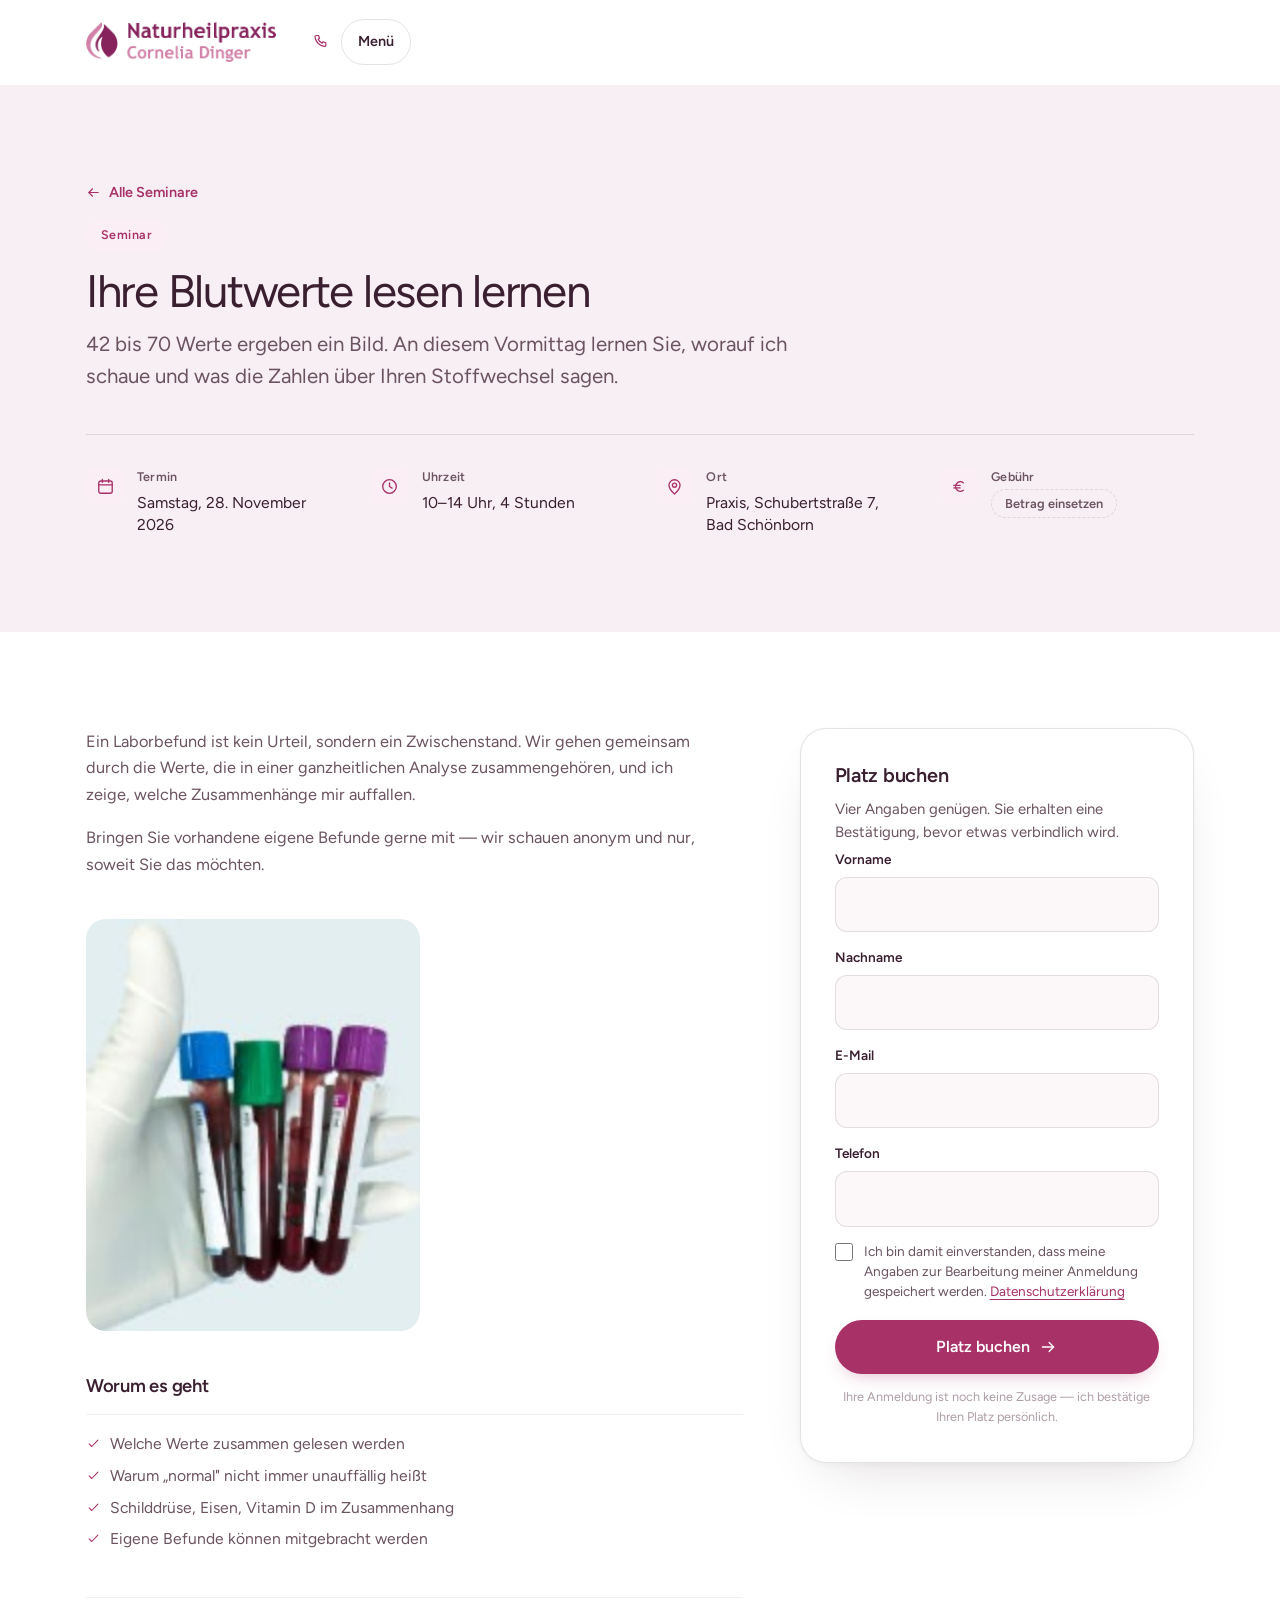
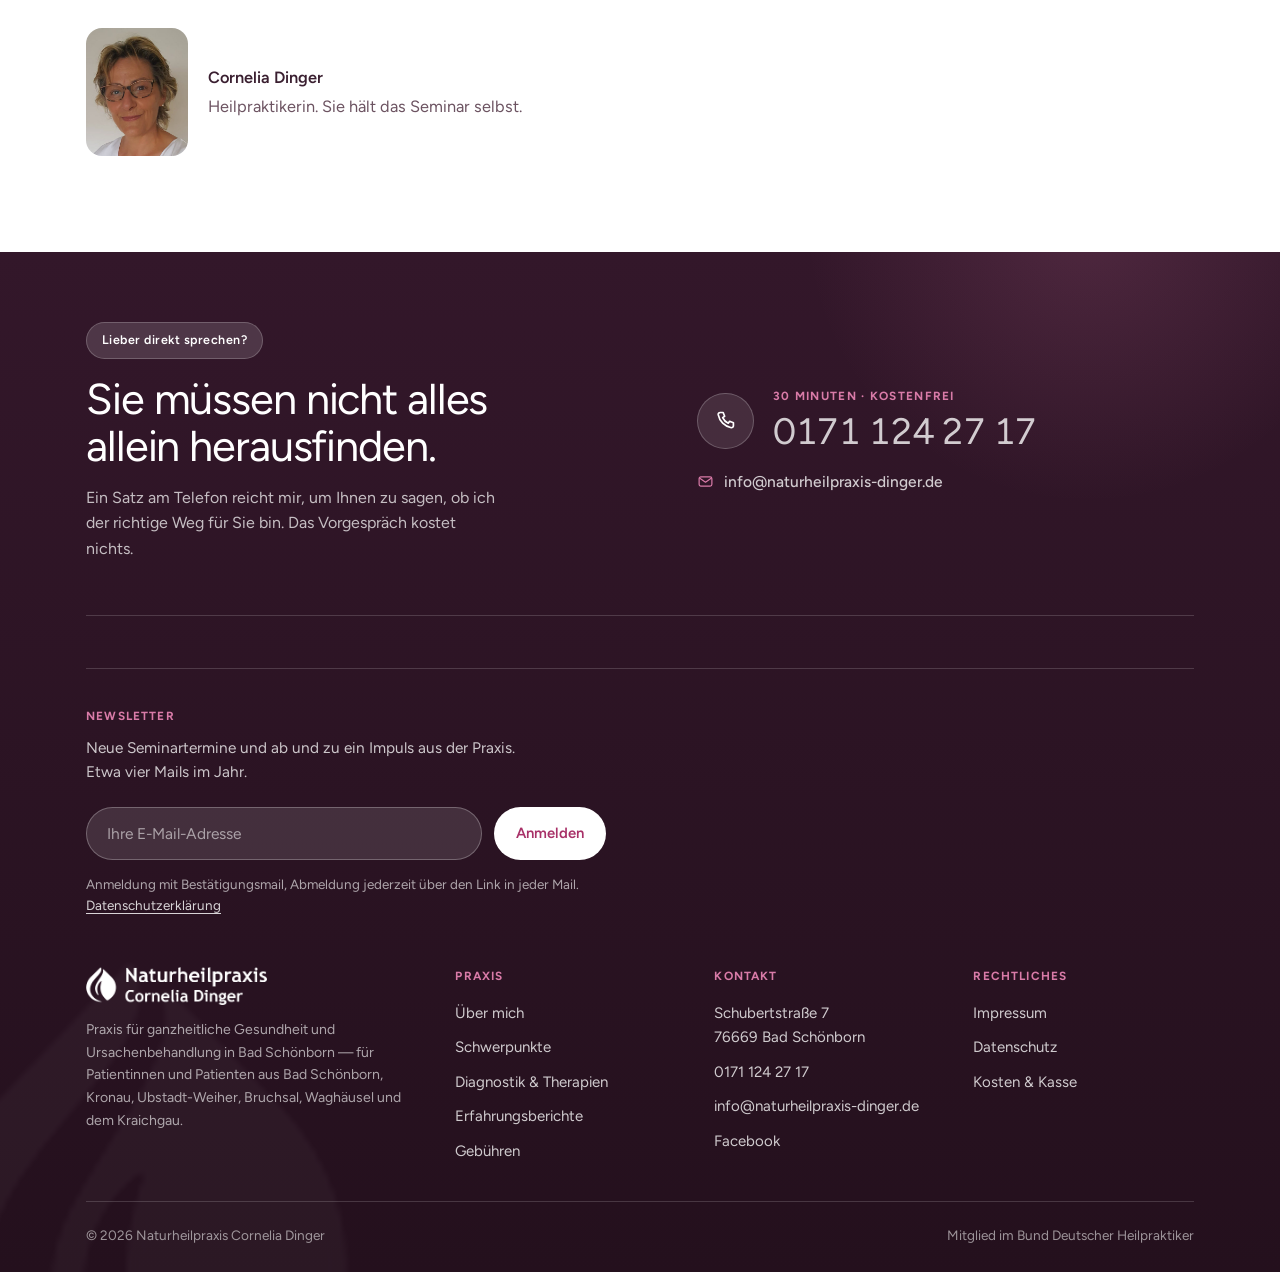
==== commit 66579351: "Add a newsletter sign-up to the footer One row between the phone CTA and the link grid, so it appear" ====
--- a/seminar-blutwerte.htm
+++ b/seminar-blutwerte.htm
@@ -13,7 +13,7 @@
      are always fetched in CORS mode. -->
 <link rel="preload" href="assets/fonts/figtree-latin.woff2" as="font" type="font/woff2" crossorigin>
 
-<link rel="stylesheet" href="site.css">
+<link rel="stylesheet" href="site.css?v=fa2f5abf">
 <svg width="0" height="0" style="position:absolute" aria-hidden="true" focusable="false">
   <symbol id="i-check" viewBox="0 0 24 24"><path d="m5 12.6 4.2 4.2L19 6.6"/></symbol>
   <symbol id="i-phone" viewBox="0 0 24 24"><path d="M6.2 3.5h3l1.5 3.8-2 1.4a11.3 11.3 0 0 0 5.6 5.6l1.4-2 3.8 1.5v3a2 2 0 0 1-2.2 2A16.5 16.5 0 0 1 4.2 5.7a2 2 0 0 1 2-2.2Z"/></symbol>
@@ -160,6 +160,29 @@
       </div>
     </div>
 
+    <form class="news" id="news">
+      <div class="fbody">
+        <div class="news__t">
+          <h4>Newsletter</h4>
+          <p>Neue Seminartermine und ab und zu ein Impuls aus der Praxis. Etwa vier Mails im Jahr.</p>
+        </div>
+        <div class="news__f">
+          <label class="vh" for="n-mail">E-Mail-Adresse</label>
+          <input id="n-mail" name="email" type="email" autocomplete="email" placeholder="Ihre E-Mail-Adresse" required>
+          <button class="btn btn--primary btn--sm" type="submit">Anmelden</button>
+        </div>
+        <p class="news__note">
+          Anmeldung mit Bestätigungsmail, Abmeldung jederzeit über den Link in jeder Mail.
+          <a href="datenschutz.htm">Datenschutzerklärung</a>
+        </p>
+      </div>
+      <div class="sent" role="status">
+        <svg class="ico"><use href="#i-check"/></svg>
+        <p>Fast geschafft — bitte bestätigen Sie die Anmeldung über den Link in der Mail.</p>
+        <p class="news__note">Entwurf: im Livebetrieb an den Verteiler angebunden.</p>
+      </div>
+    </form>
+
     <div class="foot__grid">
       <div>
         <img class="foot__logo" src="assets/clean/logo.png" alt="Naturheilpraxis Cornelia Dinger" width="404" height="85">
@@ -313,7 +336,7 @@
 
   // Contact form: validate required fields, then swap to the thank-you panel.
   // Same handler serves the seminar booking form on the seminar pages.
-  [['form',['f-name','f-mail']],['booking',['b-first','b-last','b-mail','b-tel']]].forEach(function(pair){
+  [['form',['f-name','f-mail']],['booking',['b-first','b-last','b-mail','b-tel']],['news',['n-mail']]].forEach(function(pair){
     var el = document.getElementById(pair[0]);
     if (!el) return;
     el.addEventListener('submit', function(e){
--- a/site.css
+++ b/site.css
@@ -86,6 +86,11 @@
    BASE — big sizes, light weights, generous leading
    ========================================================================== */
 *,*::before,*::after{box-sizing:border-box}
+/* The slider breaks out full-bleed with 50vw, and vw counts a classic
+   scrollbar while % does not, so the root could be panned sideways by the
+   scrollbar's width. clip, never hidden: hidden makes the root a scroll
+   container and kills position:sticky everywhere. */
+html{overflow-x:clip}
 body{
   margin:0;background:var(--canvas);color:var(--ink);
   font-family:var(--f);font-size:17px;font-weight:400;line-height:1.62;
@@ -1159,6 +1164,10 @@
   .fees{grid-template-columns:repeat(2,1fr)}
   .two--sticky > :first-child{position:static}
   .hero{min-height:0;padding-bottom:clamp(30px,5vw,48px)}
+  /* The hero stops being a full viewport here, so "scroll down" has nothing
+     left to say — and the cue, absolutely positioned at the hero's bottom
+     centre, was landing on top of the 25+ stat block. */
+  .scrollcue{display:none}
   .hero__veil{background:
     linear-gradient(180deg, rgba(44,18,32,.90) 0%, rgba(74,25,52,.86) 42%, rgba(123,34,85,.72) 100%),
     linear-gradient(97deg, rgba(44,18,32,.5) 0%, rgba(140,44,96,0) 70%)}
@@ -1170,6 +1179,29 @@
 }
 @media (max-width:740px){
   body{font-size:16px;padding-bottom:82px}
+
+  /* Touch targets. WCAG 2.5.8 asks for 24x24 as a minimum and the platform
+     guidelines for 44x44; these were the elements that missed it. The header
+     phone link was the worst of them — 17x17, with the number hidden at this
+     width, on a local practice's site where calling is the main action. */
+  .bar__tel{min-width:46px;min-height:46px;justify-content:center;margin-right:-10px}
+  .btn--sm{min-height:46px}
+  .semback{padding:9px 0;min-height:44px;align-items:center}
+  .vcard__more{padding:9px 0;min-height:44px}
+  .mapcard__foot a,.info dd a{display:inline-block;padding:6px 0;min-height:32px}
+  .foot ul a,.foot__bar a{display:inline-block;padding:7px 0;min-height:32px}
+  .foot ul{gap:4px}                     /* the padding above now carries the rhythm */
+  .footmail{padding:6px 0;min-height:32px}
+
+  /* iOS Safari zooms the whole page when a focused input is under 16px, so
+     every form field on the site would jump on tap. .97rem lands at 15.52px
+     once the body drops to 16 — a third of a pixel short of the threshold. */
+  .field input,.field select,.field textarea{font-size:16px}
+
+  /* Body drops to 16px here, which shrank every rem-based label with it — the
+     footer headings and meta landed under 12px. Nudged back over. */
+  .foot h4{font-size:.8rem}
+  .foot small,.appt__foot,.scrollcue__label{font-size:.78rem}
   .voices,.row2,.foot__grid,.footcta{grid-template-columns:1fr}
   .foot__mark{width:min(64%,320px);left:-12%;bottom:-10%}
   .scard{flex-basis:82%}
@@ -1279,17 +1311,8 @@
    Vorgespräch meets the same shape twice, which is the point.
    ========================================================================== */
 
-/* Placeholder banner. Dashed, like the price chips, because it says the same
-   thing: this is not filled in yet. */
-.semnote{
-  margin:clamp(26px,3vw,38px) 0 0;padding:14px 18px;
-  border:1.5px dashed var(--hairline);border-radius:var(--r-md);
-  font-size:.88rem;line-height:1.55;color:var(--body);max-width:78ch;
-}
-.semnote strong{color:var(--ink);font-weight:600}
-
 .semlist{
-  list-style:none;margin:clamp(30px,3.6vw,48px) 0 0;padding:0;
+  list-style:none;margin:clamp(34px,4vw,56px) 0 0;padding:0;
   border-top:1px solid var(--hairline);
 }
 .semrow{
@@ -1305,14 +1328,18 @@
 .semrow__what h2{font-size:clamp(1.24rem,1.7vw,1.5rem);letter-spacing:-.018em;line-height:1.25}
 .semrow__what h2 a{color:var(--ink);text-decoration:none}
 .semrow__what p{margin:10px 0 0;font-size:.98rem;line-height:1.55;color:var(--body);max-width:62ch}
-.semrow__go{
-  display:inline-flex;align-items:center;gap:8px;margin-top:14px;
-  font-size:.92rem;font-weight:600;color:var(--accent);
-}
-.semrow__go .ico{width:15px;height:15px;transition:transform .2s var(--ease-out)}
+/* A real button, not a text link: this page exists to be booked from, and the
+   action was the quietest thing in the row. Ghost rather than primary — every
+   seminar here is an equal offer, so four filled CTAs would only compete with
+   each other. --faint for the edge, because --hairline is nearly invisible
+   against the page ground and the button needs to read as one. */
+.semrow__btn{margin-top:clamp(16px,1.8vw,20px)}
+.semrow__btn.btn--ghost{border-color:var(--faint)}
+.semrow__btn .ico{width:15px;height:15px;transition:transform .2s var(--ease-out)}
 @media (hover:hover) and (pointer:fine){
   .semrow__what h2 a:hover{color:var(--accent)}
-  .semrow:hover .semrow__go .ico{transform:translateX(3px)}
+  .semrow:hover .semrow__btn{border-color:var(--accent);color:var(--accent)}
+  .semrow:hover .semrow__btn .ico{transform:translateX(3px)}
 }
 
 /* Detail page header. h1 comes down from the homepage scale — this is a
@@ -1401,8 +1428,11 @@
    rather than above it. The difference is height — 60svh, not a full viewport,
    because this page's job is the list underneath, not the picture.
 
-   The photograph is the same unlicensed iStock comp as the voice wall, which
-   is why it is gitignored; a licensed file is a filename swap here.
+   The photograph is hero.jpg — sharp, and free since the homepage moved to the
+   video. NOT voices-bg.jpg: that file is deliberately blurred (gblur sigma 26)
+   because it was built to sit behind the voice wall's cards, and as a hero it
+   just looks out of focus. Still an unlicensed iStock comp, hence gitignored;
+   a licensed file is a filename swap.
    ========================================================================== */
 .semhero{
   position:relative;isolation:isolate;overflow:hidden;
@@ -1412,7 +1442,7 @@
   padding-bottom:clamp(30px,4.5vh,58px);
 }
 .semhero__bg{position:absolute;inset:0;z-index:-2}
-.semhero__bg img{width:100%;height:100%;object-fit:cover;object-position:60% 42%;display:block}
+.semhero__bg img{width:100%;height:100%;object-fit:cover;object-position:66% 38%;display:block}
 .semhero__veil{
   position:absolute;inset:0;z-index:-1;
   background:
@@ -1430,3 +1460,55 @@
 .semhero h1{color:#fff;font-size:clamp(2.2rem,4.6vw,3.6rem);letter-spacing:-.032em;line-height:1.02}
 .semhero .lede{color:rgba(255,255,255,.90);max-width:46ch}
 .semhero .eyebrow{color:#fff;background:rgba(255,255,255,.14);border:1px solid rgba(255,255,255,.2)}
+
+/* ==========================================================================
+   NEWSLETTER — a row in the footer, between the phone CTA and the link grid.
+
+   On the dark ground the field follows the same translucent-white treatment
+   the dark bands already use for the eyebrow and the hero's ghost button, and
+   the submit inverts to a white ground with accent text, exactly as .btn--primary
+   does over the hero. Nothing new is invented for it.
+   ========================================================================== */
+/* The label is there for screen readers; a placeholder is not a label. */
+.vh{
+  position:absolute;width:1px;height:1px;margin:-1px;padding:0;overflow:hidden;
+  clip-path:inset(50%);white-space:nowrap;border:0;
+}
+.news{
+  margin-top:clamp(34px,4vw,52px);padding-top:clamp(26px,3vw,38px);
+  border-top:1px solid rgba(255,255,255,.16);
+}
+.news__t h4{
+  font-size:.74rem;font-weight:700;letter-spacing:.1em;text-transform:uppercase;
+  color:var(--bright);margin-bottom:10px;
+}
+.news__t p{font-size:.96rem;line-height:1.6;color:rgba(255,255,255,.76);max-width:46ch}
+.news__f{display:flex;flex-wrap:wrap;gap:12px;margin-top:clamp(16px,1.8vw,22px);max-width:520px}
+.news__f input{
+  flex:1 1 220px;min-width:0;font:inherit;font-size:.97rem;
+  color:#fff;background:rgba(255,255,255,.12);
+  border:1px solid rgba(255,255,255,.26);border-radius:var(--r-pill);
+  padding:13px 20px;
+  transition:border-color .16s var(--ease-out),background .16s var(--ease-out);
+}
+.news__f input::placeholder{color:rgba(255,255,255,.55)}
+.news__f input:focus{background:rgba(255,255,255,.18);border-color:rgba(255,255,255,.55);outline:none}
+.news__f input:focus-visible{outline:2.5px solid var(--bright);outline-offset:3px}
+.news .btn--primary{background:#fff;color:var(--accent);box-shadow:none;flex:none}
+@media (hover:hover) and (pointer:fine){
+  .news .btn--primary:hover{background:var(--wash-2)}
+}
+.news__note{
+  margin-top:14px;font-size:.84rem;line-height:1.55;
+  color:rgba(255,255,255,.62);max-width:56ch;
+}
+.news__note a{color:rgba(255,255,255,.82);text-decoration:underline;text-underline-offset:3px}
+.news .sent{align-items:flex-start;text-align:left;padding:0}
+.news .sent .ico{color:var(--accent);background:#fff}
+.news .sent p{color:rgba(255,255,255,.86);font-size:.98rem;line-height:1.6;max-width:52ch}
+
+@media (max-width:740px){
+  .news__f{max-width:none}
+  .news__f input,.news .btn--primary{flex:1 1 100%;width:100%}
+  .news__f input{font-size:16px}          /* iOS zooms a focused field under 16px */
+}
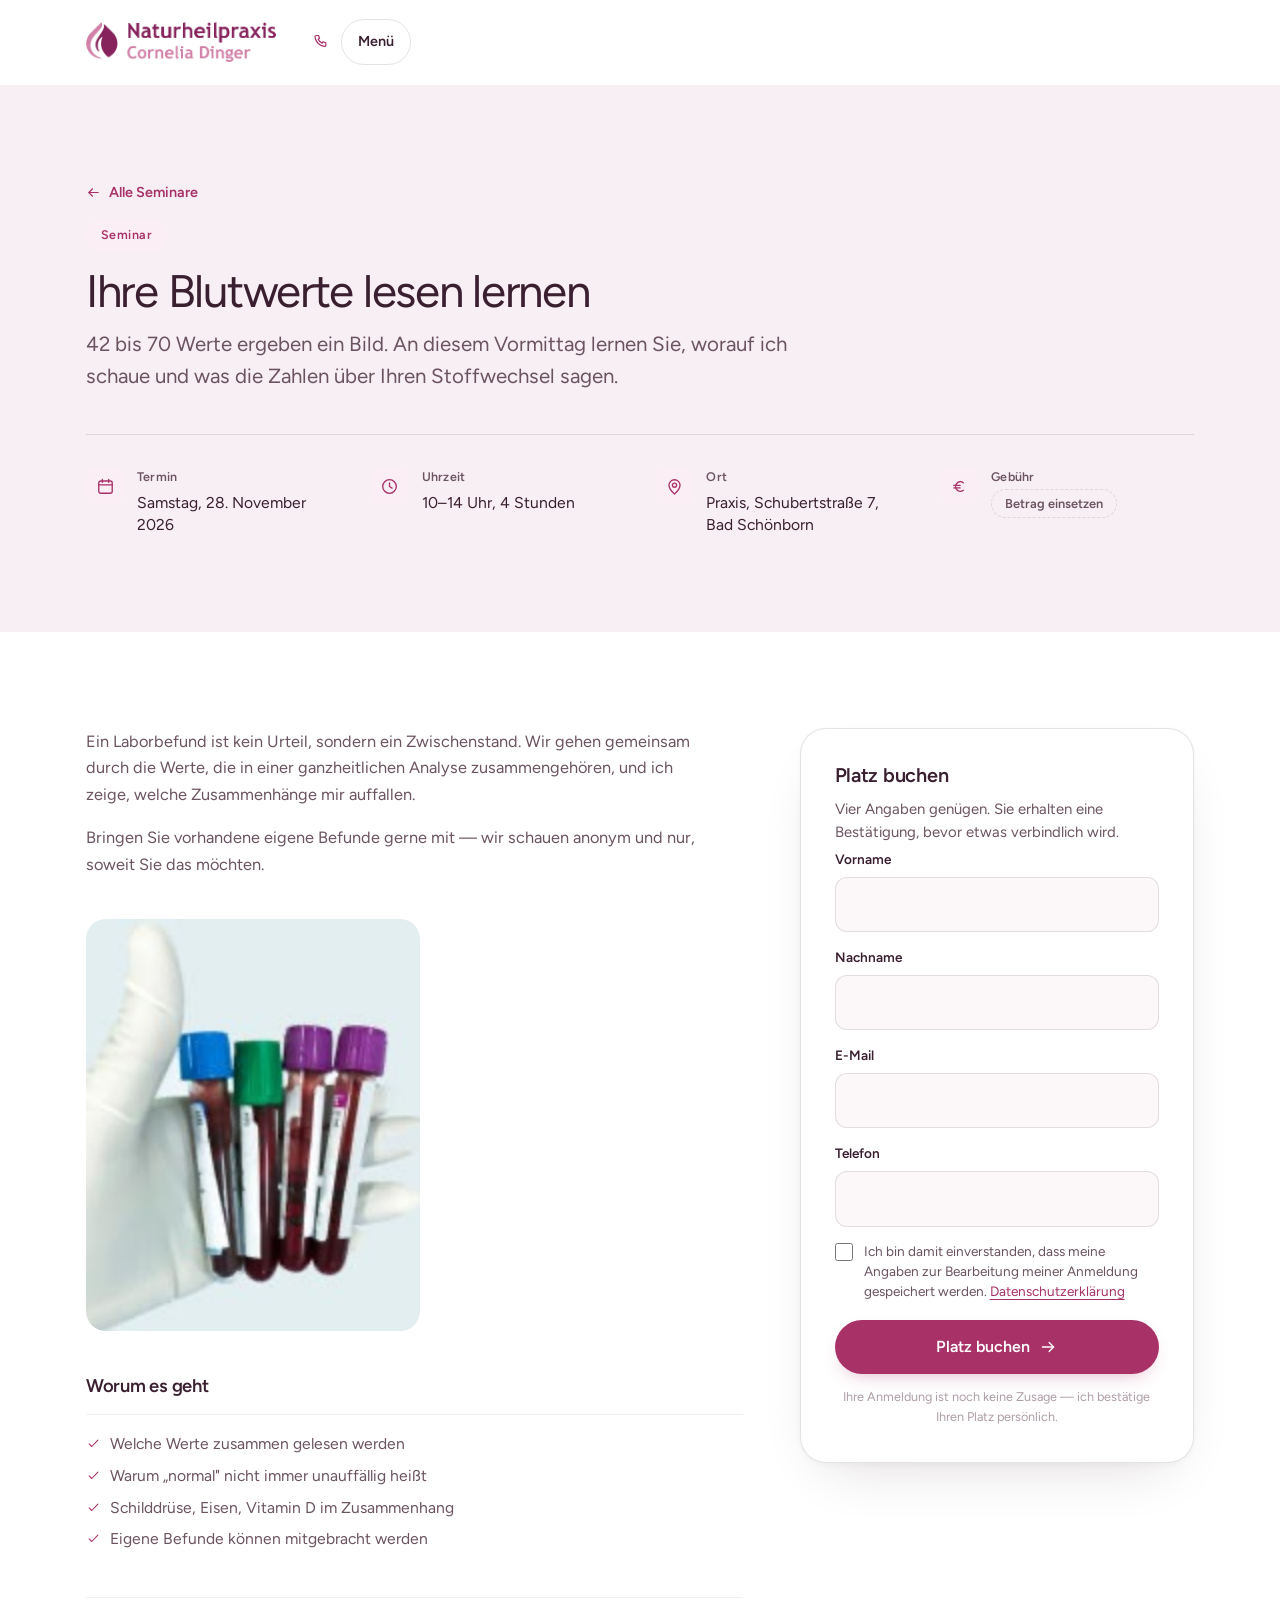
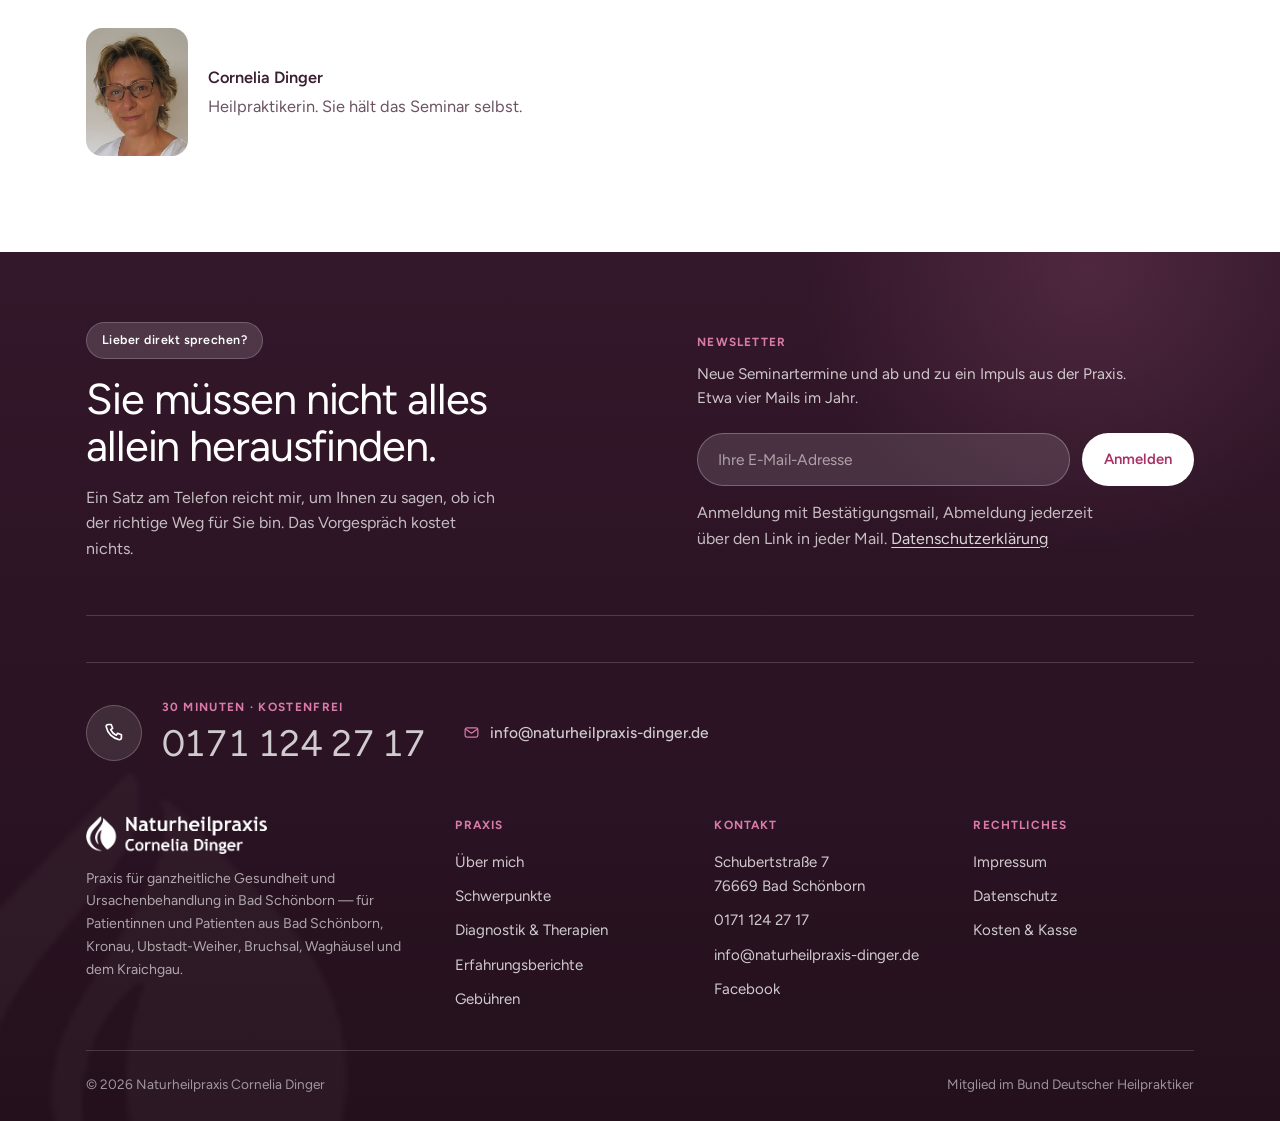
==== commit dde732f1: "Swap the footer newsletter and the phone block The newsletter takes the right column of the footer C" ====
--- a/seminar-blutwerte.htm
+++ b/seminar-blutwerte.htm
@@ -13,7 +13,7 @@
      are always fetched in CORS mode. -->
 <link rel="preload" href="assets/fonts/figtree-latin.woff2" as="font" type="font/woff2" crossorigin>
 
-<link rel="stylesheet" href="site.css?v=fa2f5abf">
+<link rel="stylesheet" href="site.css?v=7d9c2fed">
 <svg width="0" height="0" style="position:absolute" aria-hidden="true" focusable="false">
   <symbol id="i-check" viewBox="0 0 24 24"><path d="m5 12.6 4.2 4.2L19 6.6"/></symbol>
   <symbol id="i-phone" viewBox="0 0 24 24"><path d="M6.2 3.5h3l1.5 3.8-2 1.4a11.3 11.3 0 0 0 5.6 5.6l1.4-2 3.8 1.5v3a2 2 0 0 1-2.2 2A16.5 16.5 0 0 1 4.2 5.7a2 2 0 0 1 2-2.2Z"/></symbol>
@@ -146,7 +146,31 @@
         <h2>Sie müssen nicht alles<br>allein herausfinden.</h2>
         <p>Ein Satz am Telefon reicht mir, um Ihnen zu sagen, ob ich der richtige Weg für Sie bin. Das Vorgespräch kostet nichts.</p>
       </div>
-      <div class="footcta__r">
+      <form class="news" id="news">
+        <div class="fbody">
+          <div class="news__t">
+            <h4>Newsletter</h4>
+            <p>Neue Seminartermine und ab und zu ein Impuls aus der Praxis. Etwa vier Mails im Jahr.</p>
+          </div>
+          <div class="news__f">
+            <label class="vh" for="n-mail">E-Mail-Adresse</label>
+            <input id="n-mail" name="email" type="email" autocomplete="email" placeholder="Ihre E-Mail-Adresse" required>
+            <button class="btn btn--primary btn--sm" type="submit">Anmelden</button>
+          </div>
+          <p class="news__note">
+            Anmeldung mit Bestätigungsmail, Abmeldung jederzeit über den Link in jeder Mail.
+            <a href="datenschutz.htm">Datenschutzerklärung</a>
+          </p>
+        </div>
+        <div class="sent" role="status">
+          <svg class="ico"><use href="#i-check"/></svg>
+          <p>Fast geschafft — bitte bestätigen Sie die Anmeldung über den Link in der Mail.</p>
+          <p class="news__note">Entwurf: im Livebetrieb an den Verteiler angebunden.</p>
+        </div>
+      </form>
+    </div>
+
+    <div class="footreach">
         <a class="bigtel" href="tel:+491711242717">
           <span class="bigtel__ring"><svg class="ico"><use href="#i-phone"/></svg></span>
           <span class="bigtel__t">
@@ -157,31 +181,7 @@
         <a class="footmail" href="mailto:info@naturheilpraxis-dinger.de">
           <svg class="ico"><use href="#i-mail"/></svg> info@naturheilpraxis-dinger.de
         </a>
-      </div>
-    </div>
-
-    <form class="news" id="news">
-      <div class="fbody">
-        <div class="news__t">
-          <h4>Newsletter</h4>
-          <p>Neue Seminartermine und ab und zu ein Impuls aus der Praxis. Etwa vier Mails im Jahr.</p>
-        </div>
-        <div class="news__f">
-          <label class="vh" for="n-mail">E-Mail-Adresse</label>
-          <input id="n-mail" name="email" type="email" autocomplete="email" placeholder="Ihre E-Mail-Adresse" required>
-          <button class="btn btn--primary btn--sm" type="submit">Anmelden</button>
-        </div>
-        <p class="news__note">
-          Anmeldung mit Bestätigungsmail, Abmeldung jederzeit über den Link in jeder Mail.
-          <a href="datenschutz.htm">Datenschutzerklärung</a>
-        </p>
-      </div>
-      <div class="sent" role="status">
-        <svg class="ico"><use href="#i-check"/></svg>
-        <p>Fast geschafft — bitte bestätigen Sie die Anmeldung über den Link in der Mail.</p>
-        <p class="news__note">Entwurf: im Livebetrieb an den Verteiler angebunden.</p>
-      </div>
-    </form>
+    </div>
 
     <div class="foot__grid">
       <div>
--- a/site.css
+++ b/site.css
@@ -1086,7 +1086,16 @@
 .footcta .eyebrow{color:#fff;background:rgba(255,255,255,.14);border:1px solid rgba(255,255,255,.2)}
 .footcta h2{color:#fff;margin:17px 0 14px}
 .footcta p{font-size:1rem;color:rgba(255,255,255,.72);max-width:42ch;line-height:1.6}
-.footcta__r{display:flex;flex-direction:column;gap:16px;align-items:flex-start}
+/* The newsletter now sits in the CTA's right column, so it drops the rule and
+   spacing it carried as a standalone row. The phone and mail moved down to
+   that row instead. */
+.footcta .news{margin-top:0;padding-top:0;border-top:0}
+.footreach{
+  display:flex;flex-wrap:wrap;align-items:center;
+  gap:clamp(18px,3vw,54px);
+  margin-top:clamp(30px,3.6vw,46px);padding-top:clamp(26px,3vw,38px);
+  border-top:1px solid rgba(255,255,255,.16);
+}
 
 .bigtel{
   display:inline-flex;align-items:center;gap:clamp(14px,1.5vw,20px);
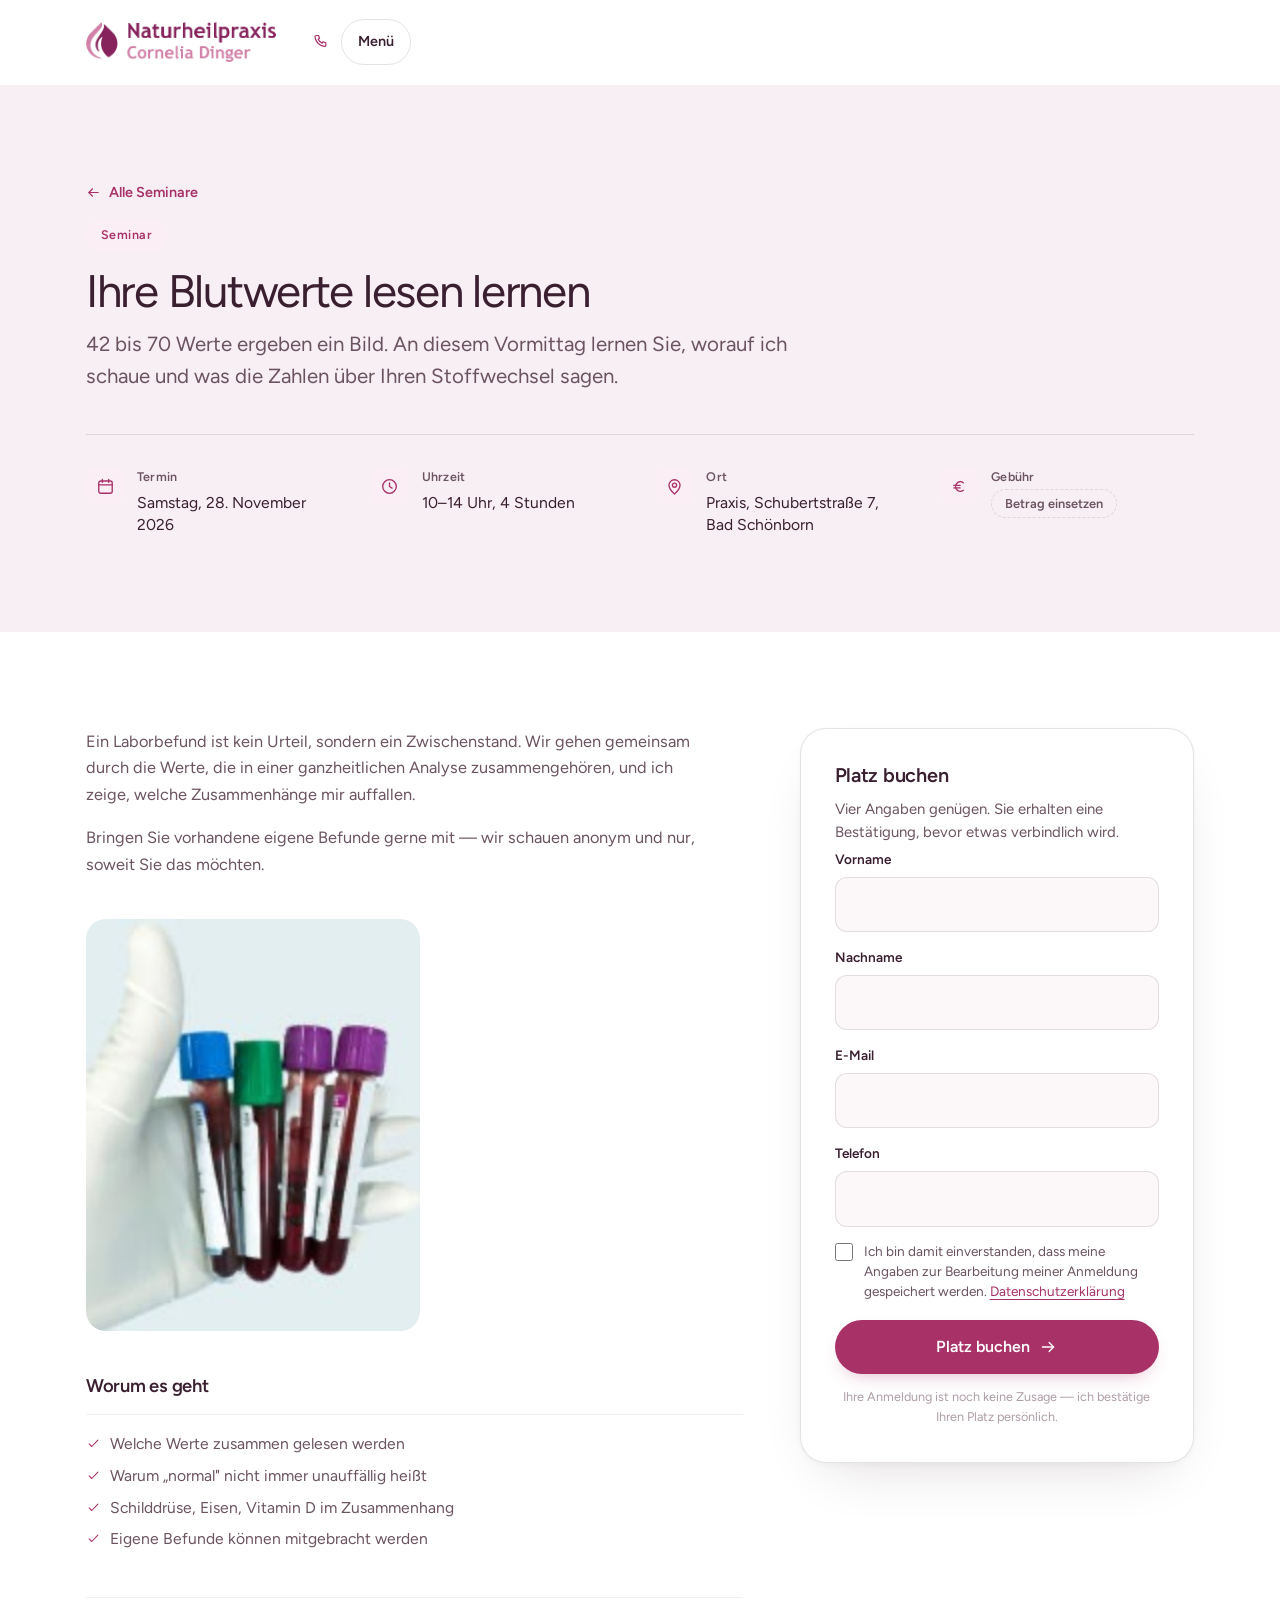
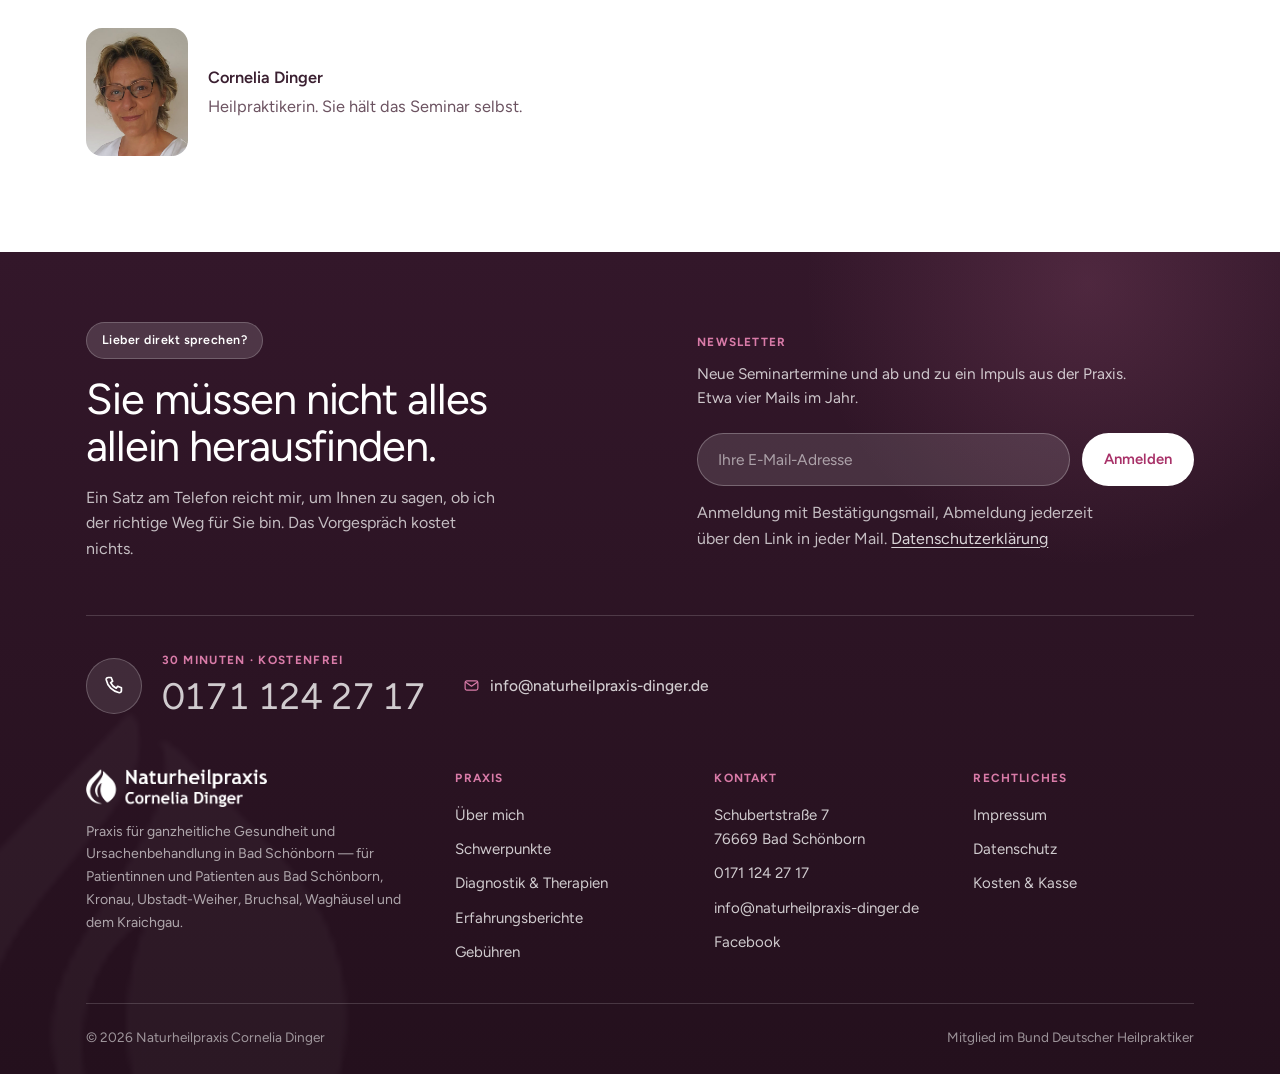
==== commit d1e29dec: "Footer: one divider above the phone row, not two .footcta already draws a border-bottom, and .footre" ====
--- a/seminar-blutwerte.htm
+++ b/seminar-blutwerte.htm
@@ -13,7 +13,7 @@
      are always fetched in CORS mode. -->
 <link rel="preload" href="assets/fonts/figtree-latin.woff2" as="font" type="font/woff2" crossorigin>
 
-<link rel="stylesheet" href="site.css?v=7d9c2fed">
+<link rel="stylesheet" href="site.css?v=f35c30d5">
 <svg width="0" height="0" style="position:absolute" aria-hidden="true" focusable="false">
   <symbol id="i-check" viewBox="0 0 24 24"><path d="m5 12.6 4.2 4.2L19 6.6"/></symbol>
   <symbol id="i-phone" viewBox="0 0 24 24"><path d="M6.2 3.5h3l1.5 3.8-2 1.4a11.3 11.3 0 0 0 5.6 5.6l1.4-2 3.8 1.5v3a2 2 0 0 1-2.2 2A16.5 16.5 0 0 1 4.2 5.7a2 2 0 0 1 2-2.2Z"/></symbol>
--- a/site.css
+++ b/site.css
@@ -1090,11 +1090,13 @@
    spacing it carried as a standalone row. The phone and mail moved down to
    that row instead. */
 .footcta .news{margin-top:0;padding-top:0;border-top:0}
+/* No rule and no margin of its own: .footcta already draws the divider above
+   it, and carrying a second one left two hairlines with an empty band between
+   them. This row just sits under that single line. */
 .footreach{
   display:flex;flex-wrap:wrap;align-items:center;
   gap:clamp(18px,3vw,54px);
-  margin-top:clamp(30px,3.6vw,46px);padding-top:clamp(26px,3vw,38px);
-  border-top:1px solid rgba(255,255,255,.16);
+  margin-top:0;padding-top:clamp(26px,3vw,38px);
 }
 
 .bigtel{
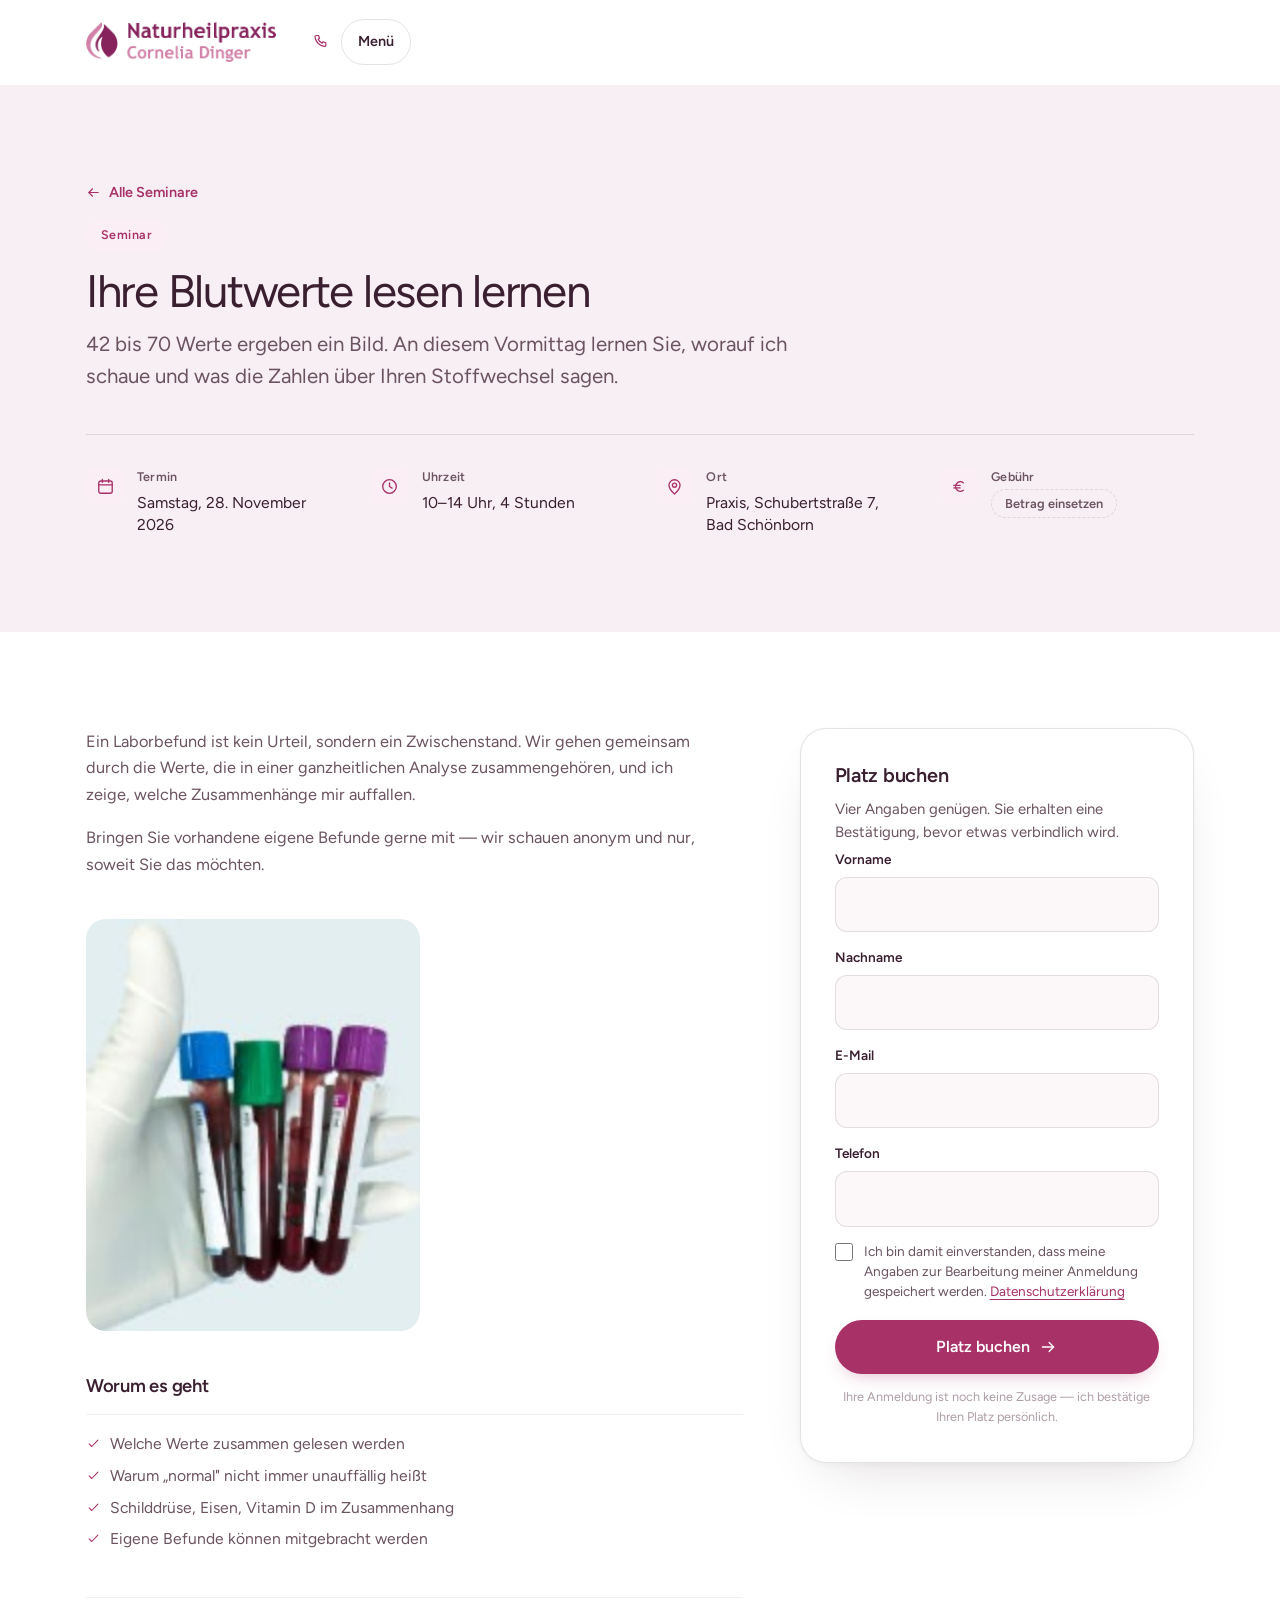
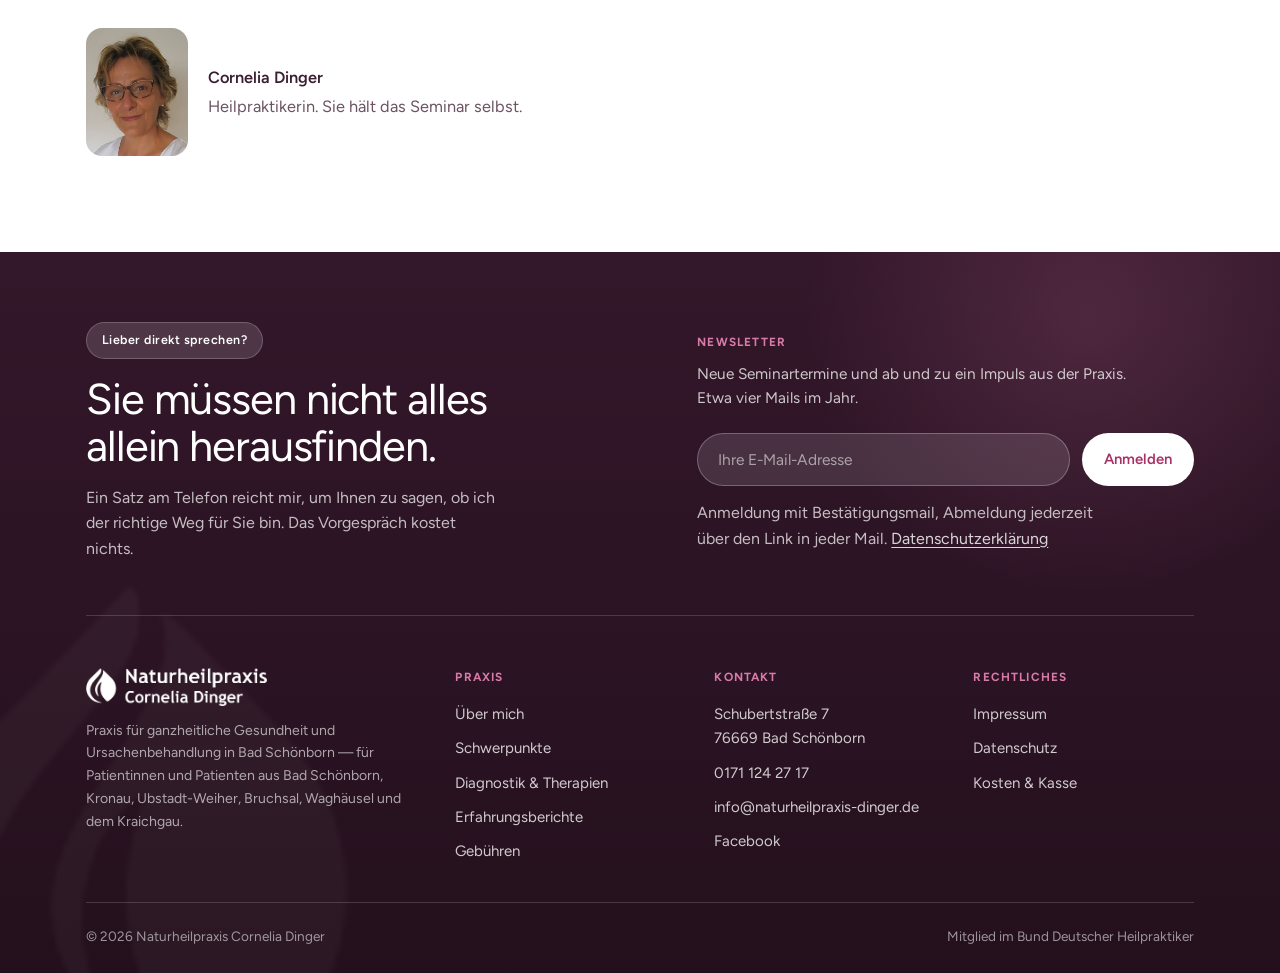
==== commit 7b8cc98f: "Remove the footer phone and mail row .footreach is gone, and with it .bigtel, .bigtel__ring, .bigtel" ====
--- a/seminar-blutwerte.htm
+++ b/seminar-blutwerte.htm
@@ -13,7 +13,7 @@
      are always fetched in CORS mode. -->
 <link rel="preload" href="assets/fonts/figtree-latin.woff2" as="font" type="font/woff2" crossorigin>
 
-<link rel="stylesheet" href="site.css?v=f35c30d5">
+<link rel="stylesheet" href="site.css?v=97590e80">
 <svg width="0" height="0" style="position:absolute" aria-hidden="true" focusable="false">
   <symbol id="i-check" viewBox="0 0 24 24"><path d="m5 12.6 4.2 4.2L19 6.6"/></symbol>
   <symbol id="i-phone" viewBox="0 0 24 24"><path d="M6.2 3.5h3l1.5 3.8-2 1.4a11.3 11.3 0 0 0 5.6 5.6l1.4-2 3.8 1.5v3a2 2 0 0 1-2.2 2A16.5 16.5 0 0 1 4.2 5.7a2 2 0 0 1 2-2.2Z"/></symbol>
@@ -168,19 +168,6 @@
           <p class="news__note">Entwurf: im Livebetrieb an den Verteiler angebunden.</p>
         </div>
       </form>
-    </div>
-
-    <div class="footreach">
-        <a class="bigtel" href="tel:+491711242717">
-          <span class="bigtel__ring"><svg class="ico"><use href="#i-phone"/></svg></span>
-          <span class="bigtel__t">
-            <small>30 Minuten · kostenfrei</small>
-            <b>0171 124 27 17</b>
-          </span>
-        </a>
-        <a class="footmail" href="mailto:info@naturheilpraxis-dinger.de">
-          <svg class="ico"><use href="#i-mail"/></svg> info@naturheilpraxis-dinger.de
-        </a>
     </div>
 
     <div class="foot__grid">
--- a/site.css
+++ b/site.css
@@ -1090,50 +1090,6 @@
    spacing it carried as a standalone row. The phone and mail moved down to
    that row instead. */
 .footcta .news{margin-top:0;padding-top:0;border-top:0}
-/* No rule and no margin of its own: .footcta already draws the divider above
-   it, and carrying a second one left two hairlines with an empty band between
-   them. This row just sits under that single line. */
-.footreach{
-  display:flex;flex-wrap:wrap;align-items:center;
-  gap:clamp(18px,3vw,54px);
-  margin-top:0;padding-top:clamp(26px,3vw,38px);
-}
-
-.bigtel{
-  display:inline-flex;align-items:center;gap:clamp(14px,1.5vw,20px);
-  text-decoration:none;color:#fff;
-  transition:transform .16s var(--ease-out);
-}
-.bigtel__ring{
-  width:clamp(48px,4.4vw,60px);aspect-ratio:1;border-radius:50%;flex:none;
-  background:rgba(255,255,255,.1);border:1px solid rgba(255,255,255,.22);
-  display:grid;place-items:center;
-  transition:background .2s var(--ease-out),color .2s var(--ease-out),border-color .2s var(--ease-out);
-}
-.bigtel__ring .ico{width:44%;height:44%;color:#fff;transition:color .2s var(--ease-out)}
-.bigtel__t{display:flex;flex-direction:column;line-height:1.15}
-.bigtel__t small{
-  font-size:.74rem;font-weight:700;letter-spacing:.11em;text-transform:uppercase;
-  color:var(--bright);margin-bottom:7px;
-}
-.bigtel__t b{
-  font-size:clamp(1.55rem,2.9vw,2.3rem);font-weight:400;letter-spacing:-.032em;
-  font-variant-numeric:tabular-nums;
-}
-@media (hover:hover) and (pointer:fine){
-  .bigtel:hover .bigtel__ring{background:var(--bright);border-color:var(--bright)}
-  .bigtel:hover .bigtel__ring .ico{color:#2A1018}
-}
-.bigtel:active{transform:scale(.985)}
-
-.footmail{
-  display:inline-flex;align-items:center;gap:10px;font-size:.97rem;font-weight:500;
-  color:rgba(255,255,255,.78);text-decoration:none;
-  transition:color .18s var(--ease-out);
-}
-.footmail .ico{width:17px;height:17px;color:var(--bright)}
-.footmail:hover{color:#fff}
-
 .foot__grid{display:grid;grid-template-columns:1.5fr 1fr 1fr 1fr;gap:clamp(22px,3vw,44px);margin-top:clamp(34px,4vw,52px)}
 .foot h4{font-size:.74rem;font-weight:700;letter-spacing:.1em;text-transform:uppercase;color:var(--bright);margin-bottom:15px}
 .foot a{color:rgba(255,255,255,.78);text-decoration:none;transition:color .16s var(--ease-out)}
@@ -1202,7 +1158,6 @@
   .mapcard__foot a,.info dd a{display:inline-block;padding:6px 0;min-height:32px}
   .foot ul a,.foot__bar a{display:inline-block;padding:7px 0;min-height:32px}
   .foot ul{gap:4px}                     /* the padding above now carries the rhythm */
-  .footmail{padding:6px 0;min-height:32px}
 
   /* iOS Safari zooms the whole page when a focused input is under 16px, so
      every form field on the site would jump on tap. .97rem lands at 15.52px
